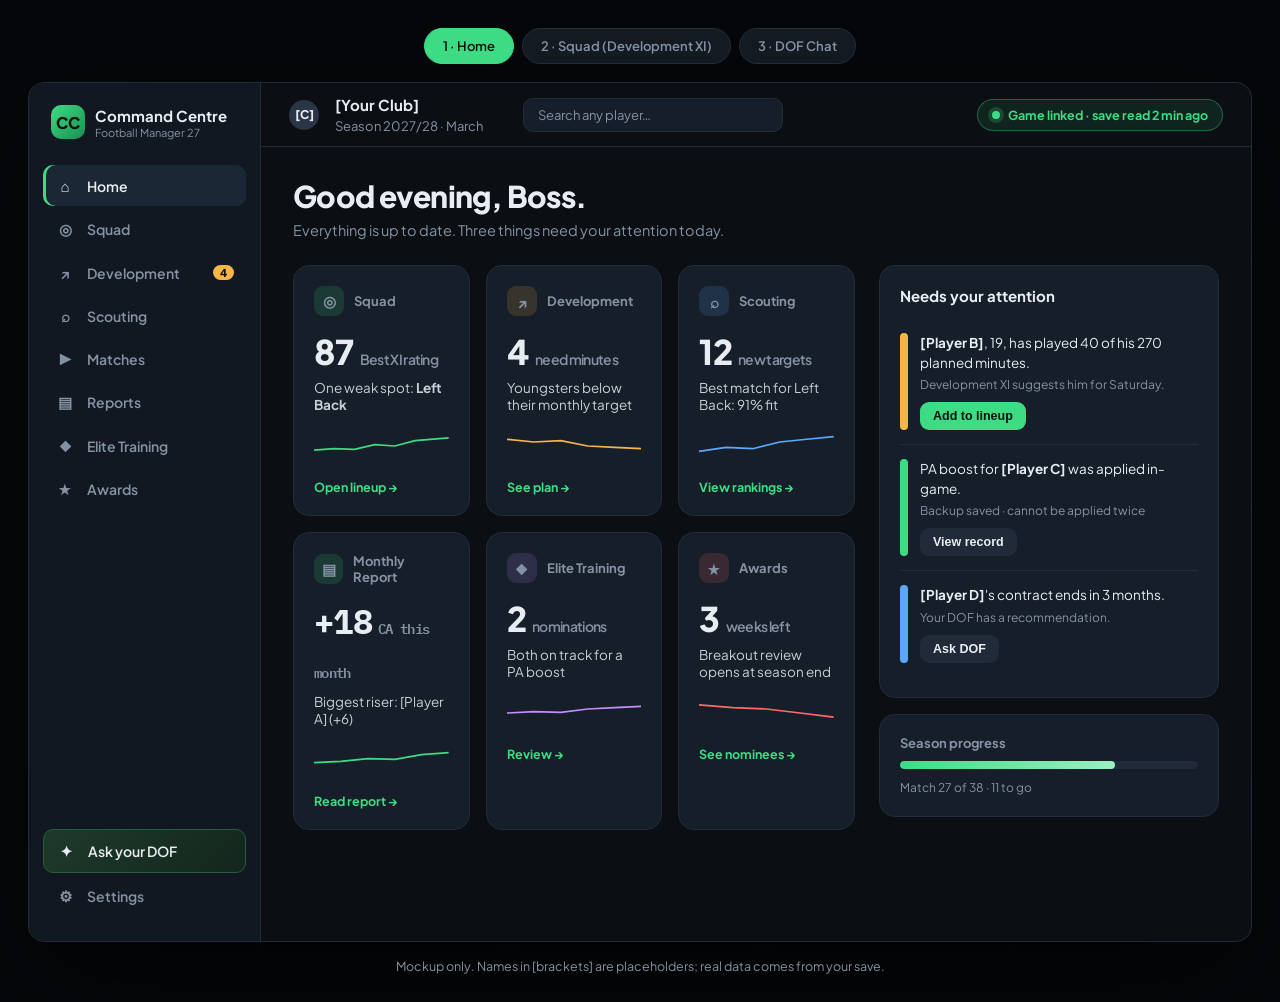
==== plan/mockup.html @ dded4aa8 "Here's the mockup. It has three screens, all in the same dark look with one pitch-green accent, and " ====
<!DOCTYPE html>
<html lang="en">
<head>
<meta charset="UTF-8">
<title>FM Command Centre — UI Mockup</title>
<link href="https://fonts.googleapis.com/css2?family=Plus+Jakarta+Sans:wght@400;500;600;700;800&family=IBM+Plex+Mono:wght@500;600&display=swap" rel="stylesheet">
<style>
:root{--bg:#0B0F14;--panel:#121821;--card:#161E29;--line:#222C3A;--text:#E8EDF3;--muted:#8592A3;--green:#3DDC84;--amber:#F5B547;--red:#FF6B6B;--blue:#5AA9FF}
*{box-sizing:border-box;margin:0;padding:0}
body{font-family:'Plus Jakarta Sans',sans-serif;background:#05070A;color:var(--text);padding:28px;min-height:100vh}
.mono{font-family:'IBM Plex Mono',monospace}
.switch{display:flex;gap:8px;justify-content:center;margin-bottom:18px}
.switch button{background:#141a22;border:1px solid var(--line);color:var(--muted);padding:9px 18px;border-radius:999px;font:600 13px 'Plus Jakarta Sans';cursor:pointer;transition:background-color .2s,color .2s}
.switch button.on{background:var(--green);color:#06130B;border-color:var(--green)}
.win{max-width:1440px;margin:0 auto;height:860px;background:var(--bg);border:1px solid var(--line);border-radius:16px;overflow:hidden;display:grid;grid-template-columns:232px 1fr;box-shadow:0 40px 120px rgba(0,0,0,.6)}
.side{background:var(--panel);border-right:1px solid var(--line);padding:22px 14px;display:flex;flex-direction:column}
.brand{display:flex;align-items:center;gap:10px;padding:0 8px 26px}
.logo{width:34px;height:34px;border-radius:10px;background:linear-gradient(135deg,#3DDC84,#1A8F52);display:grid;place-items:center;font-weight:800;color:#06130B}
.brand b{font-size:15px}.brand small{display:block;color:var(--muted);font-size:11px}
.nav a{display:flex;align-items:center;gap:12px;padding:11px 12px;border-radius:10px;color:var(--muted);font-size:14px;font-weight:600;text-decoration:none;margin-bottom:2px;cursor:pointer;transition:background-color .2s,color .2s}
.nav a:hover{background:#1A2230;color:var(--text)}
.nav a.on{background:#1C2735;color:var(--text);box-shadow:inset 3px 0 0 var(--green)}
.nav .ic{width:20px;text-align:center;font-size:15px}
.nav .badge{margin-left:auto;background:var(--amber);color:#1a1205;font-size:11px;font-weight:800;padding:1px 7px;border-radius:999px}
.side .bottom{margin-top:auto}
.chatbtn{background:linear-gradient(135deg,#1E3A2B,#14261D);border:1px solid #275C3F;color:var(--text)!important}
.main{display:flex;flex-direction:column;overflow:hidden}
.top{height:64px;border-bottom:1px solid var(--line);display:flex;align-items:center;padding:0 28px;gap:16px}
.crest{width:30px;height:30px;border-radius:50%;background:#2A3546;display:grid;place-items:center;font-size:12px;font-weight:800}
.top h3{font-size:15px}.top span{color:var(--muted);font-size:13px}
.pill{margin-left:auto;display:flex;align-items:center;gap:8px;background:rgba(61,220,132,.1);border:1px solid rgba(61,220,132,.35);color:var(--green);padding:7px 14px;border-radius:999px;font-size:12.5px;font-weight:700}
.dot{width:8px;height:8px;border-radius:50%;background:var(--green);box-shadow:0 0 0 4px rgba(61,220,132,.2);animation:p 2s infinite}
@keyframes p{50%{box-shadow:0 0 0 7px rgba(61,220,132,0)}}
.search{background:var(--card);border:1px solid var(--line);border-radius:10px;padding:8px 14px;color:var(--muted);font-size:13px;width:260px}
.content{padding:30px 32px;overflow:auto;flex:1}
.screen{display:none;animation:in .35s ease}.screen.on{display:block}
@keyframes in{from{opacity:0;transform:translateY(8px)}to{opacity:1;transform:none}}
h1{font-size:30px;font-weight:800;letter-spacing:-.02em}
.sub{color:var(--muted);margin:6px 0 26px;font-size:14.5px}
.grid{display:grid;grid-template-columns:1fr 340px;gap:24px}
.mods{display:grid;grid-template-columns:repeat(3,1fr);gap:16px}
.card{background:var(--card);border:1px solid var(--line);border-radius:16px;padding:20px;transition:transform .2s,border-color .2s}
.mods .card:hover{transform:translateY(-3px);border-color:#34465E;cursor:pointer}
.mh{display:flex;align-items:center;gap:10px;color:var(--muted);font-size:13px;font-weight:700;margin-bottom:14px}
.mi{width:30px;height:30px;border-radius:9px;display:grid;place-items:center;font-size:15px}
.big{font-size:34px;font-weight:800;letter-spacing:-.02em}
.big small{font-size:14px;color:var(--muted);font-weight:600;margin-left:6px}
.line{color:var(--text);font-size:13.5px;margin-top:6px;opacity:.85}
.spark{margin-top:14px;height:34px;width:100%}
.open{margin-top:14px;font-size:12.5px;font-weight:700;color:var(--green)}
.att h4{font-size:15px;margin-bottom:14px}
.item{display:flex;gap:12px;padding:14px 0;border-top:1px solid var(--line)}
.item:first-of-type{border-top:0}
.tag{width:8px;border-radius:4px;flex-shrink:0}
.item p{font-size:13.5px;line-height:1.45}.item small{color:var(--muted);font-size:12px}
.btn{display:inline-block;margin-top:9px;padding:7px 13px;border-radius:9px;font-size:12.5px;font-weight:700;border:0;cursor:pointer;transition:transform .15s,opacity .15s}
.btn:hover{transform:translateY(-1px)}
.g{background:var(--green);color:#06130B}.ghost{background:#202A38;color:var(--text)}
.season{margin-top:16px}
.bar{height:8px;background:#202A38;border-radius:99px;overflow:hidden;margin:10px 0 6px}
.bar i{display:block;height:100%;background:linear-gradient(90deg,var(--green),#9BF0C0);border-radius:99px}
/* squad */
.seg{display:inline-flex;background:var(--card);border:1px solid var(--line);border-radius:12px;padding:4px}
.seg span{padding:9px 18px;border-radius:9px;font-size:13.5px;font-weight:700;color:var(--muted);cursor:pointer}
.seg span.on{background:var(--green);color:#06130B}
.row{display:flex;align-items:center;gap:14px;margin-bottom:20px}
.pitch{position:relative;height:600px;border-radius:18px;background:repeating-linear-gradient(0deg,#123222 0 60px,#143826 60px 120px);border:1px solid #1E4A33;overflow:hidden}
.pitch:before{content:'';position:absolute;inset:22px;border:2px solid rgba(255,255,255,.12);border-radius:6px}
.pitch:after{content:'';position:absolute;left:22px;right:22px;top:50%;border-top:2px solid rgba(255,255,255,.12)}
.circle{position:absolute;left:50%;top:50%;width:120px;height:120px;margin:-60px;border:2px solid rgba(255,255,255,.12);border-radius:50%}
.pl{position:absolute;transform:translate(-50%,-50%);text-align:center;width:110px;z-index:2}
.tok{width:52px;height:52px;margin:0 auto 6px;border-radius:50%;background:#0E1A14;border:2px solid #3F6B54;display:grid;place-items:center;font-weight:800;font-size:13px;position:relative}
.tok.y{border-color:var(--green);box-shadow:0 0 0 4px rgba(61,220,132,.15)}
.tok em{position:absolute;bottom:-4px;right:-8px;font-style:normal;background:var(--green);color:#06130B;font-size:9.5px;font-weight:800;padding:1px 5px;border-radius:6px}
.pl b{display:block;font-size:12.5px}.pl small{color:#A9C2B4;font-size:11px}
.why li{list-style:none;padding:10px 0;border-top:1px solid var(--line);font-size:13.5px;line-height:1.45;display:flex;gap:10px}
.why li:first-child{border-top:0}
.mins{margin-top:6px}.mins div{display:flex;justify-content:space-between;font-size:12.5px;margin-top:12px}
/* chat */
.chat{display:grid;grid-template-columns:1fr 300px;gap:24px;height:100%}
.thread{display:flex;flex-direction:column;gap:18px;max-width:760px}
.me{align-self:flex-end;background:#1F3A2B;border:1px solid #2B5A40;padding:13px 17px;border-radius:16px 16px 4px 16px;font-size:14.5px}
.dof{display:flex;gap:12px}
.av{width:36px;height:36px;border-radius:11px;background:linear-gradient(135deg,#3DDC84,#1A8F52);display:grid;place-items:center;font-weight:800;color:#06130B;font-size:13px;flex-shrink:0}
.bub{background:var(--card);border:1px solid var(--line);padding:16px 18px;border-radius:4px 16px 16px 16px;font-size:14.5px;line-height:1.55}
.cmp{display:grid;grid-template-columns:1fr 1fr;gap:12px;margin:14px 0}
.cmp div{background:#111822;border:1px solid var(--line);border-radius:12px;padding:12px}
.cmp b{font-size:14px}.cmp small{display:block;color:var(--muted);font-size:12px;margin-top:4px}
.act{border:1px dashed #2F6B4A;background:rgba(61,220,132,.06);border-radius:12px;padding:13px;display:flex;align-items:center;gap:12px}
.act p{font-size:13.5px;flex:1}
.input{margin-top:auto;background:var(--card);border:1px solid #2A3646;border-radius:16px;padding:16px 18px;color:var(--muted);font-size:14.5px;display:flex;justify-content:space-between;align-items:center}
.chips{display:flex;gap:8px;margin-top:12px;flex-wrap:wrap}
.chips span{background:#18212D;border:1px solid var(--line);padding:7px 13px;border-radius:999px;font-size:12.5px;color:var(--text);cursor:pointer}
.ctx p{font-size:13px;padding:9px 0;border-top:1px solid var(--line);display:flex;justify-content:space-between}
.ctx p:first-of-type{border-top:0}
.note{max-width:1440px;margin:16px auto 0;color:var(--muted);font-size:12.5px;text-align:center}
</style>
</head>
<body>
<div class="switch">
  <button class="on" onclick="go('home',this)">1 · Home</button>
  <button onclick="go('squad',this)">2 · Squad (Development XI)</button>
  <button onclick="go('chat',this)">3 · DOF Chat</button>
</div>

<div class="win">
  <aside class="side">
    <div class="brand"><div class="logo">CC</div><div><b>Command Centre</b><small>Football Manager 27</small></div></div>
    <nav class="nav">
      <a class="on" data-s="home" onclick="go('home')"><span class="ic">⌂</span>Home</a>
      <a data-s="squad" onclick="go('squad')"><span class="ic">◎</span>Squad</a>
      <a><span class="ic">↗</span>Development<span class="badge">4</span></a>
      <a><span class="ic">⌕</span>Scouting</a>
      <a><span class="ic">▶</span>Matches</a>
      <a><span class="ic">▤</span>Reports</a>
      <a><span class="ic">◆</span>Elite Training</a>
      <a><span class="ic">★</span>Awards</a>
    </nav>
    <div class="bottom nav">
      <a class="chatbtn" data-s="chat" onclick="go('chat')"><span class="ic">✦</span>Ask your DOF</a>
      <a><span class="ic">⚙</span>Settings</a>
    </div>
  </aside>

  <section class="main">
    <header class="top">
      <div class="crest">[C]</div>
      <div><h3>[Your Club]</h3><span>Season 2027/28 · March</span></div>
      <div class="search" style="margin-left:24px">Search any player…</div>
      <div class="pill"><span class="dot"></span>Game linked · save read 2 min ago</div>
    </header>

    <div class="content">
      <!-- HOME -->
      <div class="screen on" id="home">
        <h1>Good evening, Boss.</h1>
        <p class="sub">Everything is up to date. Three things need your attention today.</p>
        <div class="grid">
          <div class="mods">
            <div class="card"><div class="mh"><span class="mi" style="background:rgba(61,220,132,.15)">◎</span>Squad</div><div class="big">87<small>Best XI rating</small></div><p class="line">One weak spot: <b>Left Back</b></p><svg class="spark" viewBox="0 0 200 34"><polyline fill="none" stroke="#3DDC84" stroke-width="2.5" points="0,26 30,24 60,25 90,18 120,20 150,12 200,8"/></svg><div class="open">Open lineup →</div></div>
            <div class="card"><div class="mh"><span class="mi" style="background:rgba(245,181,71,.15)">↗</span>Development</div><div class="big">4<small>need minutes</small></div><p class="line">Youngsters below their monthly target</p><svg class="spark" viewBox="0 0 200 34"><polyline fill="none" stroke="#F5B547" stroke-width="2.5" points="0,10 40,14 80,12 120,20 160,22 200,24"/></svg><div class="open">See plan →</div></div>
            <div class="card"><div class="mh"><span class="mi" style="background:rgba(90,169,255,.15)">⌕</span>Scouting</div><div class="big">12<small>new targets</small></div><p class="line">Best match for Left Back: 91% fit</p><svg class="spark" viewBox="0 0 200 34"><polyline fill="none" stroke="#5AA9FF" stroke-width="2.5" points="0,28 40,22 80,24 120,14 160,10 200,6"/></svg><div class="open">View rankings →</div></div>
            <div class="card"><div class="mh"><span class="mi" style="background:rgba(61,220,132,.15)">▤</span>Monthly Report</div><div class="big mono">+18<small>CA this month</small></div><p class="line">Biggest riser: [Player A] (+6)</p><svg class="spark" viewBox="0 0 200 34"><polyline fill="none" stroke="#3DDC84" stroke-width="2.5" points="0,24 40,22 80,18 120,19 160,12 200,9"/></svg><div class="open">Read report →</div></div>
            <div class="card"><div class="mh"><span class="mi" style="background:rgba(196,140,255,.15)">◆</span>Elite Training</div><div class="big">2<small>nominations</small></div><p class="line">Both on track for a PA boost</p><svg class="spark" viewBox="0 0 200 34"><polyline fill="none" stroke="#C48CFF" stroke-width="2.5" points="0,20 40,18 80,19 120,14 160,12 200,10"/></svg><div class="open">Review →</div></div>
            <div class="card"><div class="mh"><span class="mi" style="background:rgba(255,107,107,.15)">★</span>Awards</div><div class="big">3<small>weeks left</small></div><p class="line">Breakout review opens at season end</p><svg class="spark" viewBox="0 0 200 34"><polyline fill="none" stroke="#FF6B6B" stroke-width="2.5" points="0,8 50,12 100,14 150,20 200,26"/></svg><div class="open">See nominees →</div></div>
          </div>
          <div>
            <div class="card att">
              <h4>Needs your attention</h4>
              <div class="item"><span class="tag" style="background:var(--amber)"></span><div><p><b>[Player B]</b>, 19, has played 40 of his 270 planned minutes.</p><small>Development XI suggests him for Saturday.</small><br><button class="btn g">Add to lineup</button></div></div>
              <div class="item"><span class="tag" style="background:var(--green)"></span><div><p>PA boost for <b>[Player C]</b> was applied in-game.</p><small>Backup saved · cannot be applied twice</small><br><button class="btn ghost">View record</button></div></div>
              <div class="item"><span class="tag" style="background:var(--blue)"></span><div><p><b>[Player D]</b>'s contract ends in 3 months.</p><small>Your DOF has a recommendation.</small><br><button class="btn ghost">Ask DOF</button></div></div>
            </div>
            <div class="card season"><div class="mh" style="margin:0">Season progress</div><div class="bar"><i style="width:72%"></i></div><small style="color:var(--muted);font-size:12px">Match 27 of 38 · 11 to go</small></div>
          </div>
        </div>
      </div>

      <!-- SQUAD -->
      <div class="screen" id="squad">
        <div class="row"><div><h1>Squad</h1></div><div class="seg" style="margin-left:24px"><span>Best XI</span><span class="on">Development XI</span></div><button class="btn g" style="margin:0 0 0 auto;padding:11px 18px;font-size:13.5px">Use this lineup</button></div>
        <div class="grid">
          <div class="pitch"><div class="circle"></div>
            <div class="pl" style="left:50%;top:90%"><div class="tok">GK</div><b>[Keeper]</b><small>78</small></div>
            <div class="pl" style="left:15%;top:70%"><div class="tok y">LB<em>U21</em></div><b>[Player E]</b><small>64 · growing</small></div>
            <div class="pl" style="left:38%;top:74%"><div class="tok">CB</div><b>[Player F]</b><small>81</small></div>
            <div class="pl" style="left:62%;top:74%"><div class="tok">CB</div><b>[Player G]</b><small>80</small></div>
            <div class="pl" style="left:85%;top:70%"><div class="tok">RB</div><b>[Player H]</b><small>77</small></div>
            <div class="pl" style="left:50%;top:52%"><div class="tok">DM</div><b>[Player I]</b><small>83</small></div>
            <div class="pl" style="left:28%;top:42%"><div class="tok y">CM<em>U21</em></div><b>[Player B]</b><small>69 · growing</small></div>
            <div class="pl" style="left:72%;top:42%"><div class="tok">CM</div><b>[Player J]</b><small>82</small></div>
            <div class="pl" style="left:18%;top:18%"><div class="tok">LW</div><b>[Player K]</b><small>84</small></div>
            <div class="pl" style="left:50%;top:13%"><div class="tok">ST</div><b>[Player L]</b><small>86</small></div>
            <div class="pl" style="left:82%;top:18%"><div class="tok y">RW<em>U21</em></div><b>[Player M]</b><small>72 · growing</small></div>
          </div>
          <div>
            <div class="card"><h4 style="font-size:15px;margin-bottom:6px">Why this lineup</h4>
              <ul class="why"><li><span style="color:var(--green)">●</span>Gives three U21 players a start while keeping the spine experienced.</li><li><span style="color:var(--green)">●</span>Only 4 points weaker than your Best XI, against a lower-table side.</li><li><span style="color:var(--amber)">●</span>Left Back is your weak spot. [Player E] is the best young option.</li></ul>
            </div>
            <div class="card" style="margin-top:16px"><h4 style="font-size:15px">Minutes this month</h4>
              <div class="mins">
                <div><span>[Player B]</span><span class="mono" style="color:var(--amber)">40 / 270</span></div><div class="bar" style="margin:6px 0 0"><i style="width:15%;background:var(--amber)"></i></div>
                <div><span>[Player E]</span><span class="mono">180 / 270</span></div><div class="bar" style="margin:6px 0 0"><i style="width:66%"></i></div>
                <div><span>[Player M]</span><span class="mono">250 / 270</span></div><div class="bar" style="margin:6px 0 0"><i style="width:92%"></i></div>
              </div>
            </div>
          </div>
        </div>
      </div>

      <!-- CHAT -->
      <div class="screen" id="chat">
        <div class="chat">
          <div style="display:flex;flex-direction:column;height:720px">
            <h1 style="margin-bottom:22px">Director of Football</h1>
            <div class="thread">
              <div class="me">Which veteran should I sell this summer?</div>
              <div class="dof"><div class="av">DF</div><div class="bub">
                I'd sell <b>[Player N]</b>. He's 32, his ability has dropped 5 points since August, and [Player B] is ready to take his minutes. His value is still high, and selling now frees about [£ amount] in wages.
                <div class="cmp"><div><b>[Player N] · 32</b><small>CA 141 ↓5 · contract 1 yr</small></div><div><b>[Player B] · 19</b><small>CA 128 ↑9 · PA 165</small></div></div>
                <div class="act"><p><b>Draft:</b> Add [Player N] to the transfer list</p><button class="btn g" style="margin:0">Accept</button><button class="btn ghost" style="margin:0">Dismiss</button></div>
              </div></div>
            </div>
            <div style="margin-top:auto">
              <div class="input">Ask your Director of Football…<span class="btn g" style="margin:0">Send</span></div>
              <div class="chips"><span>Plan my cup lineup</span><span>Who is ready for the first team?</span><span>Where am I weakest?</span></div>
            </div>
          </div>
          <div class="card ctx" style="align-self:start"><h4 style="font-size:15px;margin-bottom:10px">What your DOF can see</h4>
            <p><span>Squad &amp; ratings</span><span style="color:var(--green)">✓</span></p>
            <p><span>Development plans</span><span style="color:var(--green)">✓</span></p>
            <p><span>Scouting rankings</span><span style="color:var(--green)">✓</span></p>
            <p><span>Monthly reports</span><span style="color:var(--green)">✓</span></p>
            <p><span>Award history</span><span style="color:var(--green)">✓</span></p>
            <small style="color:var(--muted);font-size:12px;display:block;margin-top:10px">Nothing changes in your game without your click.</small>
          </div>
        </div>
      </div>
    </div>
  </section>
</div>
<p class="note">Mockup only. Names in [brackets] are placeholders; real data comes from your save.</p>

<script>
function go(id,btn){
  document.querySelectorAll('.screen').forEach(s=>s.classList.toggle('on',s.id===id));
  document.querySelectorAll('.nav a[data-s]').forEach(a=>a.classList.toggle('on',a.dataset.s===id));
  const order=['home','squad','chat'];
  document.querySelectorAll('.switch button').forEach((b,i)=>b.classList.toggle('on',order[i]===id));
}
</script>
</body>
</html>
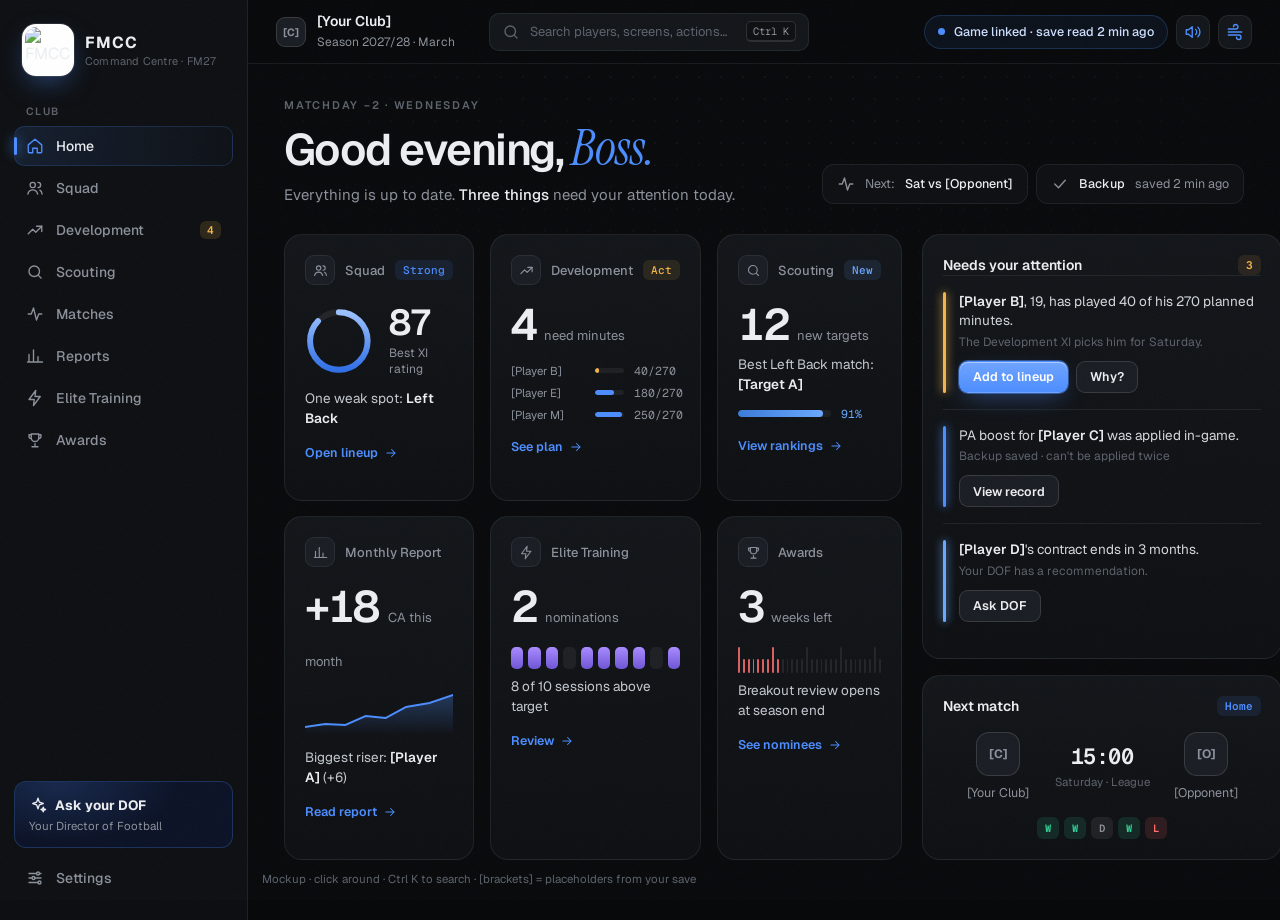
==== commit 3973a8c0: "You can open the mockup in your browser, on your phone or computer: **https://fm-command-hub-1--4nc4" ====
--- a/plan/mockup.html
+++ b/plan/mockup.html
@@ -2,187 +2,442 @@
 <html lang="en">
 <head>
 <meta charset="UTF-8">
-<title>FM Command Centre — UI Mockup</title>
-<link href="https://fonts.googleapis.com/css2?family=Plus+Jakarta+Sans:wght@400;500;600;700;800&family=IBM+Plex+Mono:wght@500;600&display=swap" rel="stylesheet">
+<meta name="viewport" content="width=device-width,initial-scale=1">
+<title>FMCC — UI Mockup v2</title>
+<link href="https://fonts.googleapis.com/css2?family=Geist:wght@300..800&family=Geist+Mono:wght@400..600&family=Instrument+Serif:ital@0;1&display=swap" rel="stylesheet">
 <style>
-:root{--bg:#0B0F14;--panel:#121821;--card:#161E29;--line:#222C3A;--text:#E8EDF3;--muted:#8592A3;--green:#3DDC84;--amber:#F5B547;--red:#FF6B6B;--blue:#5AA9FF}
+:root{--bg:#08090B;--s1:#0D0F12;--s2:#121519;--s3:#191D23;--line:rgba(255,255,255,.07);--line2:rgba(255,255,255,.13);--text:#ECEEF1;--mut:#8B919B;--dim:#5C626C;--acc:#4C8DFF;--accD:#2F6FE8;--accG:rgba(76,141,255,.14);--grn:#34D399;--amb:#F2B54A;--blu:#6AA8FF;--red:#FF6E6E;--ease:cubic-bezier(.22,1,.36,1)}
 *{box-sizing:border-box;margin:0;padding:0}
-body{font-family:'Plus Jakarta Sans',sans-serif;background:#05070A;color:var(--text);padding:28px;min-height:100vh}
-.mono{font-family:'IBM Plex Mono',monospace}
-.switch{display:flex;gap:8px;justify-content:center;margin-bottom:18px}
-.switch button{background:#141a22;border:1px solid var(--line);color:var(--muted);padding:9px 18px;border-radius:999px;font:600 13px 'Plus Jakarta Sans';cursor:pointer;transition:background-color .2s,color .2s}
-.switch button.on{background:var(--green);color:#06130B;border-color:var(--green)}
-.win{max-width:1440px;margin:0 auto;height:860px;background:var(--bg);border:1px solid var(--line);border-radius:16px;overflow:hidden;display:grid;grid-template-columns:232px 1fr;box-shadow:0 40px 120px rgba(0,0,0,.6)}
-.side{background:var(--panel);border-right:1px solid var(--line);padding:22px 14px;display:flex;flex-direction:column}
-.brand{display:flex;align-items:center;gap:10px;padding:0 8px 26px}
-.logo{width:34px;height:34px;border-radius:10px;background:linear-gradient(135deg,#3DDC84,#1A8F52);display:grid;place-items:center;font-weight:800;color:#06130B}
-.brand b{font-size:15px}.brand small{display:block;color:var(--muted);font-size:11px}
-.nav a{display:flex;align-items:center;gap:12px;padding:11px 12px;border-radius:10px;color:var(--muted);font-size:14px;font-weight:600;text-decoration:none;margin-bottom:2px;cursor:pointer;transition:background-color .2s,color .2s}
-.nav a:hover{background:#1A2230;color:var(--text)}
-.nav a.on{background:#1C2735;color:var(--text);box-shadow:inset 3px 0 0 var(--green)}
-.nav .ic{width:20px;text-align:center;font-size:15px}
-.nav .badge{margin-left:auto;background:var(--amber);color:#1a1205;font-size:11px;font-weight:800;padding:1px 7px;border-radius:999px}
-.side .bottom{margin-top:auto}
-.chatbtn{background:linear-gradient(135deg,#1E3A2B,#14261D);border:1px solid #275C3F;color:var(--text)!important}
-.main{display:flex;flex-direction:column;overflow:hidden}
-.top{height:64px;border-bottom:1px solid var(--line);display:flex;align-items:center;padding:0 28px;gap:16px}
-.crest{width:30px;height:30px;border-radius:50%;background:#2A3546;display:grid;place-items:center;font-size:12px;font-weight:800}
-.top h3{font-size:15px}.top span{color:var(--muted);font-size:13px}
-.pill{margin-left:auto;display:flex;align-items:center;gap:8px;background:rgba(61,220,132,.1);border:1px solid rgba(61,220,132,.35);color:var(--green);padding:7px 14px;border-radius:999px;font-size:12.5px;font-weight:700}
-.dot{width:8px;height:8px;border-radius:50%;background:var(--green);box-shadow:0 0 0 4px rgba(61,220,132,.2);animation:p 2s infinite}
-@keyframes p{50%{box-shadow:0 0 0 7px rgba(61,220,132,0)}}
-.search{background:var(--card);border:1px solid var(--line);border-radius:10px;padding:8px 14px;color:var(--muted);font-size:13px;width:260px}
-.content{padding:30px 32px;overflow:auto;flex:1}
-.screen{display:none;animation:in .35s ease}.screen.on{display:block}
-@keyframes in{from{opacity:0;transform:translateY(8px)}to{opacity:1;transform:none}}
-h1{font-size:30px;font-weight:800;letter-spacing:-.02em}
-.sub{color:var(--muted);margin:6px 0 26px;font-size:14.5px}
-.grid{display:grid;grid-template-columns:1fr 340px;gap:24px}
-.mods{display:grid;grid-template-columns:repeat(3,1fr);gap:16px}
-.card{background:var(--card);border:1px solid var(--line);border-radius:16px;padding:20px;transition:transform .2s,border-color .2s}
-.mods .card:hover{transform:translateY(-3px);border-color:#34465E;cursor:pointer}
-.mh{display:flex;align-items:center;gap:10px;color:var(--muted);font-size:13px;font-weight:700;margin-bottom:14px}
-.mi{width:30px;height:30px;border-radius:9px;display:grid;place-items:center;font-size:15px}
-.big{font-size:34px;font-weight:800;letter-spacing:-.02em}
-.big small{font-size:14px;color:var(--muted);font-weight:600;margin-left:6px}
-.line{color:var(--text);font-size:13.5px;margin-top:6px;opacity:.85}
-.spark{margin-top:14px;height:34px;width:100%}
-.open{margin-top:14px;font-size:12.5px;font-weight:700;color:var(--green)}
-.att h4{font-size:15px;margin-bottom:14px}
-.item{display:flex;gap:12px;padding:14px 0;border-top:1px solid var(--line)}
-.item:first-of-type{border-top:0}
-.tag{width:8px;border-radius:4px;flex-shrink:0}
-.item p{font-size:13.5px;line-height:1.45}.item small{color:var(--muted);font-size:12px}
-.btn{display:inline-block;margin-top:9px;padding:7px 13px;border-radius:9px;font-size:12.5px;font-weight:700;border:0;cursor:pointer;transition:transform .15s,opacity .15s}
-.btn:hover{transform:translateY(-1px)}
-.g{background:var(--green);color:#06130B}.ghost{background:#202A38;color:var(--text)}
-.season{margin-top:16px}
-.bar{height:8px;background:#202A38;border-radius:99px;overflow:hidden;margin:10px 0 6px}
-.bar i{display:block;height:100%;background:linear-gradient(90deg,var(--green),#9BF0C0);border-radius:99px}
+html,body{height:100%}
+body{font-family:'Geist',sans-serif;background:var(--bg);color:var(--text);overflow:hidden;-webkit-font-smoothing:antialiased}
+body:after{content:'';position:fixed;inset:0;pointer-events:none;z-index:99;opacity:.035;background-image:url("data:image/svg+xml,%3Csvg xmlns='http://www.w3.org/2000/svg' width='160' height='160'%3E%3Cfilter id='n'%3E%3CfeTurbulence type='fractalNoise' baseFrequency='.9' numOctaves='3'/%3E%3C/filter%3E%3Crect width='100%25' height='100%25' filter='url(%23n)'/%3E%3C/svg%3E")}
+::selection{background:var(--acc);color:#FFFFFF}
+.mono{font-family:'Geist Mono',monospace;font-feature-settings:'tnum'}
+.serif{font-family:'Instrument Serif',serif;font-style:italic;font-weight:400}
+.i svg{width:18px;height:18px;fill:none;stroke:currentColor;stroke-width:1.8;stroke-linecap:round;stroke-linejoin:round;display:block}
+.app{display:grid;grid-template-columns:248px 1fr;height:100vh}
+/* sidebar */
+.side{background:var(--s1);border-right:1px solid var(--line);padding:20px 14px;display:flex;flex-direction:column;position:relative}
+.brand{display:flex;align-items:center;gap:11px;padding:4px 8px 28px}
+.mark{width:36px;height:36px;border-radius:11px;background:#0A1430;border:1px solid rgba(76,141,255,.35);display:grid;place-items:center;position:relative;overflow:hidden;box-shadow:0 0 24px rgba(76,141,255,.18)}
+.mark:after{content:'';position:absolute;inset:-40%;background:conic-gradient(from 0deg,transparent 0 70%,rgba(76,141,255,.5) 85%,transparent 100%);animation:spin 6s linear infinite}
+.mark svg{position:relative;z-index:1}
+@keyframes spin{to{transform:rotate(360deg)}}
+.logo{width:52px;height:52px;border-radius:14px;background:#fff;padding:3px;object-fit:contain;box-shadow:0 0 0 1px rgba(255,255,255,.1),0 10px 28px -8px rgba(76,141,255,.55);transition:transform .4s var(--ease)}
+.logo:hover{transform:rotate(-4deg) scale(1.06)}
+.brand b{font-size:16px;font-weight:700;letter-spacing:.06em}.brand small{display:block;color:var(--dim);font-size:11px;letter-spacing:.02em;margin-top:1px}
+.sec{font-size:10.5px;letter-spacing:.14em;text-transform:uppercase;color:var(--dim);padding:0 12px 8px;font-weight:600}
+.nav{position:relative}
+.nav-ind{position:absolute;left:0;right:0;top:0;height:40px;border-radius:10px;background:linear-gradient(90deg,rgba(76,141,255,.12),rgba(76,141,255,.02));border:1px solid rgba(76,141,255,.18);transition:transform .5s var(--ease),height .3s var(--ease);pointer-events:none}
+.nav-ind:before{content:'';position:absolute;left:-1px;top:10px;bottom:10px;width:3px;border-radius:3px;background:var(--acc);box-shadow:0 0 12px var(--acc)}
+.nav-item{position:relative;z-index:1;display:flex;align-items:center;gap:12px;height:40px;padding:0 12px;border-radius:10px;color:var(--mut);font-size:14px;font-weight:500;cursor:pointer;transition:color .2s,background-color .2s;margin-bottom:2px;user-select:none}
+.nav-item:hover{color:var(--text);background:rgba(255,255,255,.03)}
+.nav-item.on{color:var(--text)}
+.nav-item.on .i{color:var(--acc)}
+.nav-item .i{transition:transform .3s var(--ease),color .2s}
+.nav-item:hover .i{transform:translateX(2px)}
+.cnt{margin-left:auto;font-family:'Geist Mono';font-size:11px;font-weight:600;background:rgba(242,181,74,.14);color:var(--amb);padding:2px 7px;border-radius:6px}
+.side .foot{margin-top:auto}
+.dofbtn{position:relative;overflow:hidden;border-radius:12px;border:1px solid rgba(76,141,255,.25);background:#0B1226;padding:14px;cursor:pointer;margin-bottom:10px;transition:border-color .3s,transform .3s var(--ease)}
+.dofbtn:hover{border-color:rgba(76,141,255,.6);transform:translateY(-2px)}
+.dofbtn:before{content:'';position:absolute;inset:0;background:radial-gradient(120px 60px at 20% 0%,rgba(76,141,255,.25),transparent);opacity:.7}
+.dofbtn b{position:relative;display:flex;align-items:center;gap:8px;font-size:13.5px}
+.dofbtn small{position:relative;display:block;color:var(--mut);font-size:11.5px;margin-top:4px}
+/* top */
+.main{display:flex;flex-direction:column;min-width:0;position:relative}
+.main:before{content:'';position:absolute;inset:0;background-image:radial-gradient(rgba(255,255,255,.05) 1px,transparent 1px);background-size:22px 22px;mask-image:radial-gradient(ellipse 70% 50% at 50% 0%,#000,transparent);pointer-events:none}
+.top{height:64px;display:flex;align-items:center;gap:14px;padding:0 28px;border-bottom:1px solid var(--line);position:relative;z-index:5;background:rgba(8,9,11,.7);backdrop-filter:blur(16px)}
+.club{display:flex;align-items:center;gap:11px}
+.crest{width:30px;height:30px;border-radius:9px;background:var(--s3);border:1px solid var(--line2);display:grid;place-items:center;font-size:10.5px;font-weight:700;color:var(--mut)}
+.club b{font-size:14px;font-weight:600;display:block}.club span{font-size:12px;color:var(--mut)}
+.srch{margin-left:20px;display:flex;align-items:center;gap:10px;width:320px;height:38px;padding:0 12px;border-radius:10px;background:var(--s2);border:1px solid var(--line);color:var(--dim);font-size:13px;cursor:pointer;transition:border-color .2s,background-color .2s}
+.srch:hover{border-color:var(--line2);background:var(--s3)}
+kbd{margin-left:auto;font-family:'Geist Mono';font-size:10.5px;color:var(--mut);background:var(--s1);border:1px solid var(--line2);border-bottom-width:2px;padding:2px 6px;border-radius:5px}
+.tr{margin-left:auto;display:flex;align-items:center;gap:8px}
+.link{display:flex;align-items:center;gap:9px;height:34px;padding:0 13px;border-radius:999px;background:rgba(76,141,255,.07);border:1px solid rgba(76,141,255,.22);font-size:12.5px;color:#CFE0FF;font-weight:500}
+.pulse{width:7px;height:7px;border-radius:50%;background:var(--acc);box-shadow:0 0 0 0 rgba(76,141,255,.6);animation:pl 2s infinite}
+@keyframes pl{70%{box-shadow:0 0 0 7px rgba(76,141,255,0)}100%{box-shadow:0 0 0 0 rgba(76,141,255,0)}}
+.ib{width:34px;height:34px;border-radius:10px;display:grid;place-items:center;color:var(--mut);background:var(--s2);border:1px solid var(--line);cursor:pointer;position:relative;transition:color .2s,border-color .2s,background-color .2s}
+.ib:hover{color:var(--text);border-color:var(--line2)}
+.ib.on{color:var(--acc)}
+.ib[data-tip]:hover:after{content:attr(data-tip);position:absolute;top:42px;right:0;white-space:nowrap;background:var(--s3);border:1px solid var(--line2);font-size:11.5px;color:var(--text);padding:5px 9px;border-radius:7px}
+/* content */
+.content{flex:1;overflow:auto;padding:34px 36px 60px;position:relative}
+.screen{display:none}.screen.on{display:block}
+.rise{animation:rise .8s var(--ease) backwards}
+@keyframes rise{from{opacity:0;transform:translateY(14px)}}
+.d1{animation-delay:.05s}.d2{animation-delay:.1s}.d3{animation-delay:.15s}.d4{animation-delay:.2s}.d5{animation-delay:.25s}.d6{animation-delay:.3s}.d7{animation-delay:.35s}.d8{animation-delay:.4s}
+.eyebrow{font-size:11px;letter-spacing:.16em;text-transform:uppercase;color:var(--dim);font-weight:600;display:flex;align-items:center;gap:8px}
+h1{font-size:44px;font-weight:600;letter-spacing:-.035em;line-height:1.05;margin-top:10px}
+h1 .serif{font-size:50px;color:var(--acc);letter-spacing:-.01em}
+.lede{color:var(--mut);font-size:15px;margin-top:10px}
+.lede b{color:var(--text);font-weight:500}
+.hero{display:flex;align-items:flex-end;justify-content:space-between;gap:24px;margin-bottom:30px}
+.hchips{display:flex;gap:8px}
+.hchip{display:flex;align-items:center;gap:10px;padding:10px 14px;border-radius:12px;background:var(--s1);border:1px solid var(--line);font-size:12.5px;color:var(--mut)}
+.hchip b{color:var(--text);font-weight:500}
+/* cards */
+.card{position:relative;background:linear-gradient(180deg,var(--s2),var(--s1));border:1px solid var(--line);border-radius:18px;padding:20px;transition:border-color .3s,transform .4s var(--ease),box-shadow .4s;isolation:isolate}
+.card:before{content:'';position:absolute;inset:0;border-radius:inherit;background:radial-gradient(380px circle at var(--x,-500px) var(--y,-500px),rgba(76,141,255,.07),transparent 45%);z-index:-1;opacity:0;transition:opacity .3s}
+.card:hover:before{opacity:1}
+.card:hover{border-color:var(--line2)}
+.tilt{cursor:pointer;will-change:transform}
+.tilt:hover{box-shadow:0 24px 60px -20px rgba(0,0,0,.8)}
+.ch{display:flex;align-items:center;gap:10px;font-size:13px;color:var(--mut);font-weight:500}
+.tile{width:30px;height:30px;border-radius:9px;display:grid;place-items:center;background:var(--s3);border:1px solid var(--line)}
+.tile .i svg{width:15px;height:15px}
+.st{margin-left:auto;font-size:11px;font-family:'Geist Mono';padding:3px 8px;border-radius:6px}
+.st.g{background:rgba(76,141,255,.1);color:var(--acc)}.st.a{background:rgba(242,181,74,.1);color:var(--amb)}.st.b{background:rgba(106,168,255,.1);color:var(--blu)}
+.num{font-size:44px;font-weight:600;letter-spacing:-.04em;line-height:1;margin-top:18px;font-family:'Geist';font-feature-settings:'tnum'}
+.num small{font-size:13px;letter-spacing:0;color:var(--mut);font-weight:400;margin-left:8px}
+.sent{font-size:13.5px;color:#C5CAD1;margin-top:8px;line-height:1.45}
+.sent b{color:var(--text);font-weight:600}
+.open{display:flex;align-items:center;gap:6px;margin-top:16px;font-size:12.5px;font-weight:600;color:var(--acc)}
+.open .i svg{width:14px;height:14px;transition:transform .3s var(--ease)}
+.card:hover .open .i svg{transform:translateX(4px)}
+.home{display:grid;grid-template-columns:1fr 360px;gap:20px}
+.bento{display:grid;grid-template-columns:repeat(3,1fr);gap:16px}
+.viz{margin-top:16px;height:46px}
+.draw{stroke-dasharray:420;stroke-dashoffset:420;animation:draw 1.6s var(--ease) .3s forwards}
+@keyframes draw{to{stroke-dashoffset:0}}
+.fade{animation:fd 1.2s ease .6s backwards}@keyframes fd{from{opacity:0}}
+.ringw{display:flex;align-items:center;gap:16px;margin-top:16px}
+.ring{transform:rotate(-90deg)}
+.ring .v{animation:ring 1.6s var(--ease) .2s backwards}
+@keyframes ring{from{stroke-dashoffset:213.6}}
+.ringw .num{margin:0;font-size:36px}
+.mbars{display:flex;flex-direction:column;gap:7px;margin-top:16px}
+.mb{display:grid;grid-template-columns:74px 1fr 46px;gap:10px;align-items:center;font-size:11.5px;color:var(--mut)}
+.track{height:5px;border-radius:9px;background:rgba(255,255,255,.06);overflow:hidden}
+.track i{display:block;height:100%;border-radius:9px;animation:grow 1.3s var(--ease) .3s backwards;transform-origin:left}
+@keyframes grow{from{transform:scaleX(0)}}
+.dots{display:flex;gap:5px;margin-top:18px}
+.dots i{flex:1;height:22px;border-radius:5px;background:rgba(255,255,255,.06);animation:rise .6s var(--ease) backwards}
+.dots i.y{background:linear-gradient(180deg,#A98BFF,#6E55D6)}
+.ticks{display:flex;gap:3px;margin-top:18px;align-items:flex-end;height:26px}
+.ticks i{flex:1;border-radius:2px;background:rgba(255,255,255,.08)}
+.ticks i.past{background:var(--red);opacity:.85}
+/* attention */
+.att h4,.ttl{font-size:14px;font-weight:600;display:flex;align-items:center;gap:10px}
+.ttl .st{margin-left:auto}
+.item{display:flex;gap:13px;padding:16px 0;border-top:1px solid var(--line);transition:opacity .4s}
+.item:first-of-type{border-top:0;padding-top:14px}
+.bar{width:3px;border-radius:3px;flex-shrink:0}
+.item p{font-size:13.5px;line-height:1.45;color:#D5D9DE}.item p b{color:var(--text);font-weight:600}
+.item small{color:var(--dim);font-size:12px;display:block;margin-top:3px}
+.item.done{opacity:.45}.item.done p{text-decoration:line-through;text-decoration-color:var(--dim)}
+.acts{display:flex;gap:8px;margin-top:11px}
+.btn{position:relative;overflow:hidden;display:inline-flex;align-items:center;gap:7px;height:32px;padding:0 13px;border-radius:9px;font:600 12.5px 'Geist';border:1px solid var(--line2);background:var(--s3);color:var(--text);cursor:pointer;transition:transform .25s var(--ease),background-color .2s,border-color .2s,box-shadow .3s}
+.btn:hover{border-color:rgba(255,255,255,.22);background:#1F242B}
+.btn:active{transform:scale(.97)}
+.btn-p{background:linear-gradient(180deg,#6FA4FF,var(--acc));color:#FFFFFF;border-color:transparent;box-shadow:0 0 0 1px rgba(76,141,255,.5),0 8px 24px -8px rgba(76,141,255,.55),inset 0 1px 0 rgba(255,255,255,.4)}
+.btn-p:hover{background:linear-gradient(180deg,#86B3FF,#5E99FF);box-shadow:0 0 0 1px rgba(76,141,255,.7),0 12px 32px -8px rgba(76,141,255,.75),inset 0 1px 0 rgba(255,255,255,.5)}
+.btn-p:after{content:'';position:absolute;top:0;bottom:0;width:40%;left:-60%;background:linear-gradient(100deg,transparent,rgba(255,255,255,.55),transparent);transform:skewX(-20deg)}
+.btn-p:hover:after{animation:sheen .9s var(--ease)}
+@keyframes sheen{to{left:130%}}
+.btn-l{height:42px;padding:0 20px;font-size:13.5px;border-radius:11px}
+.rip{position:absolute;border-radius:50%;transform:scale(0);background:rgba(255,255,255,.45);animation:rip .6s ease-out forwards;pointer-events:none}
+@keyframes rip{to{transform:scale(4);opacity:0}}
+.ok{color:var(--acc)}
+.match{margin-top:16px}
+.vs{display:flex;align-items:center;justify-content:space-between;margin-top:16px}
+.tm{display:flex;flex-direction:column;align-items:center;gap:8px;font-size:12.5px;color:var(--mut);width:110px;text-align:center}
+.tm .crest{width:44px;height:44px;border-radius:13px;font-size:12px}
+.kick{text-align:center}.kick b{font-size:22px;font-weight:600;letter-spacing:-.02em;display:block}.kick small{font-size:11.5px;color:var(--dim)}
+.form{display:flex;gap:5px;justify-content:center;margin-top:16px}
+.form i{width:22px;height:22px;border-radius:6px;display:grid;place-items:center;font:600 10.5px 'Geist Mono';font-style:normal}
+.W{background:rgba(52,211,153,.13);color:var(--grn)}.D{background:rgba(255,255,255,.07);color:var(--mut)}.L{background:rgba(255,110,110,.13);color:var(--red)}
 /* squad */
-.seg{display:inline-flex;background:var(--card);border:1px solid var(--line);border-radius:12px;padding:4px}
-.seg span{padding:9px 18px;border-radius:9px;font-size:13.5px;font-weight:700;color:var(--muted);cursor:pointer}
-.seg span.on{background:var(--green);color:#06130B}
-.row{display:flex;align-items:center;gap:14px;margin-bottom:20px}
-.pitch{position:relative;height:600px;border-radius:18px;background:repeating-linear-gradient(0deg,#123222 0 60px,#143826 60px 120px);border:1px solid #1E4A33;overflow:hidden}
-.pitch:before{content:'';position:absolute;inset:22px;border:2px solid rgba(255,255,255,.12);border-radius:6px}
-.pitch:after{content:'';position:absolute;left:22px;right:22px;top:50%;border-top:2px solid rgba(255,255,255,.12)}
-.circle{position:absolute;left:50%;top:50%;width:120px;height:120px;margin:-60px;border:2px solid rgba(255,255,255,.12);border-radius:50%}
-.pl{position:absolute;transform:translate(-50%,-50%);text-align:center;width:110px;z-index:2}
-.tok{width:52px;height:52px;margin:0 auto 6px;border-radius:50%;background:#0E1A14;border:2px solid #3F6B54;display:grid;place-items:center;font-weight:800;font-size:13px;position:relative}
-.tok.y{border-color:var(--green);box-shadow:0 0 0 4px rgba(61,220,132,.15)}
-.tok em{position:absolute;bottom:-4px;right:-8px;font-style:normal;background:var(--green);color:#06130B;font-size:9.5px;font-weight:800;padding:1px 5px;border-radius:6px}
-.pl b{display:block;font-size:12.5px}.pl small{color:#A9C2B4;font-size:11px}
-.why li{list-style:none;padding:10px 0;border-top:1px solid var(--line);font-size:13.5px;line-height:1.45;display:flex;gap:10px}
+.head{display:flex;align-items:center;gap:20px;margin-bottom:26px}
+.head h1{margin:0;font-size:36px}
+.seg{position:relative;display:inline-flex;padding:4px;border-radius:12px;background:var(--s1);border:1px solid var(--line)}
+.seg span{position:relative;z-index:1;padding:0 16px;height:34px;display:flex;align-items:center;font-size:13px;font-weight:600;color:var(--mut);cursor:pointer;transition:color .3s}
+.seg span.on{color:#FFFFFF}
+.seg .k{position:absolute;top:4px;left:4px;height:34px;border-radius:9px;background:var(--acc);box-shadow:0 4px 18px -4px rgba(76,141,255,.6);transition:transform .45s var(--ease),width .45s var(--ease)}
+.sq{display:grid;grid-template-columns:1fr 360px;gap:20px}
+.pitchc{padding:0;overflow:hidden;height:640px;background:radial-gradient(ellipse at 50% 40%,#0F1F19,#0A110E 70%)}
+.pitchc svg.lines{position:absolute;inset:24px;width:calc(100% - 48px);height:calc(100% - 48px)}
+.pitchc:after{content:'';position:absolute;inset:0;background:repeating-linear-gradient(0deg,rgba(255,255,255,.012) 0 58px,transparent 58px 116px);pointer-events:none}
+.p{position:absolute;transform:translate(-50%,-50%);width:120px;text-align:center;z-index:2;transition:left .8s var(--ease),top .8s var(--ease)}
+.tok{width:54px;height:54px;margin:0 auto 7px;border-radius:50%;display:grid;place-items:center;font:600 12px 'Geist Mono';background:#0B1310;border:1.5px solid rgba(255,255,255,.18);position:relative;cursor:pointer;transition:transform .3s var(--ease),border-color .3s,box-shadow .3s}
+.tok:hover{transform:scale(1.1);border-color:var(--acc);box-shadow:0 0 0 6px rgba(76,141,255,.1)}
+.tok.y{border-color:var(--acc);box-shadow:0 0 22px -2px rgba(76,141,255,.45)}
+.tok.y:before{content:'';position:absolute;inset:-6px;border-radius:50%;border:1px dashed rgba(76,141,255,.4);animation:spin 14s linear infinite}
+.tok em{position:absolute;bottom:-5px;right:-10px;font:700 9px 'Geist Mono';font-style:normal;background:var(--acc);color:#FFFFFF;padding:2px 5px;border-radius:5px}
+.p b{display:block;font-size:12.5px;font-weight:600}.p small{font-size:11px;color:#94A99F;font-family:'Geist Mono'}
+.tip{position:absolute;bottom:calc(100% + 8px);left:50%;transform:translate(-50%,6px);opacity:0;pointer-events:none;white-space:nowrap;background:rgba(18,21,25,.92);backdrop-filter:blur(12px);border:1px solid var(--line2);padding:9px 11px;border-radius:10px;font-size:11.5px;text-align:left;transition:opacity .2s,transform .25s var(--ease);z-index:5}
+.tip span{display:block;color:var(--mut);margin-top:2px}
+.p:hover .tip{opacity:1;transform:translate(-50%,0)}
+.cmp{margin-top:14px}
+.cmp .row{display:grid;grid-template-columns:110px 1fr 34px;gap:10px;align-items:center;font-size:12.5px;color:var(--mut);margin-top:10px}
+.cmp .track{height:7px}
+.why{list-style:none;margin-top:6px}
+.why li{display:flex;gap:11px;padding:12px 0;border-top:1px solid var(--line);font-size:13.5px;line-height:1.5;color:#D5D9DE;animation:rise .5s var(--ease) backwards}
 .why li:first-child{border-top:0}
-.mins{margin-top:6px}.mins div{display:flex;justify-content:space-between;font-size:12.5px;margin-top:12px}
+.why i{width:6px;height:6px;border-radius:50%;margin-top:7px;flex-shrink:0}
+/* matches */
+.mt{display:grid;grid-template-columns:1fr 380px;gap:20px}
+.score{display:flex;align-items:center;justify-content:space-between}
+.score .big{font-size:52px;font-weight:600;letter-spacing:-.04em;font-family:'Geist Mono'}
+.score .big span{color:var(--dim);margin:0 8px}
+.chips{display:flex;gap:6px;flex-wrap:wrap}
+.chip{height:32px;padding:0 13px;border-radius:999px;font-size:12.5px;font-weight:500;color:var(--mut);background:var(--s1);border:1px solid var(--line);cursor:pointer;display:inline-flex;align-items:center;gap:7px;transition:color .2s,border-color .2s,background-color .2s,transform .25s var(--ease)}
+.chip:hover{color:var(--text);border-color:var(--line2);transform:translateY(-1px)}
+.chip.on{color:#FFFFFF;background:var(--acc);border-color:var(--acc)}
+.chalk{margin-top:16px;position:relative;border-radius:14px;background:radial-gradient(ellipse at 50% 50%,#101A16,#0A0F0D);border:1px solid var(--line);padding:18px}
+.chalk svg{width:100%;display:block}
+.pop{transform-box:fill-box;transform-origin:center;animation:pop .55s var(--ease) backwards}
+@keyframes pop{from{transform:scale(0);opacity:0}}
+.shot{cursor:pointer;transition:transform .2s}
+.shot:hover{transform:scale(1.35)}
+.ftip{position:absolute;pointer-events:none;background:rgba(18,21,25,.94);border:1px solid var(--line2);border-radius:9px;padding:8px 10px;font-size:11.5px;opacity:0;transition:opacity .15s;white-space:nowrap;z-index:5}
+.ftip span{color:var(--mut)}
+.leg{display:flex;gap:18px;margin-top:12px;font-size:11.5px;color:var(--mut)}
+.leg span{display:flex;align-items:center;gap:7px}
+.leg i{width:9px;height:9px;border-radius:50%}
+.prow{display:flex;align-items:center;gap:12px;padding:11px 0;border-top:1px solid var(--line);font-size:13px}
+.prow:first-of-type{border-top:0}
+.prow small{display:block;color:var(--dim);font-size:11.5px;margin-top:2px}
+.rt{margin-left:auto;font:600 13px 'Geist Mono';padding:4px 8px;border-radius:7px}
 /* chat */
-.chat{display:grid;grid-template-columns:1fr 300px;gap:24px;height:100%}
-.thread{display:flex;flex-direction:column;gap:18px;max-width:760px}
-.me{align-self:flex-end;background:#1F3A2B;border:1px solid #2B5A40;padding:13px 17px;border-radius:16px 16px 4px 16px;font-size:14.5px}
-.dof{display:flex;gap:12px}
-.av{width:36px;height:36px;border-radius:11px;background:linear-gradient(135deg,#3DDC84,#1A8F52);display:grid;place-items:center;font-weight:800;color:#06130B;font-size:13px;flex-shrink:0}
-.bub{background:var(--card);border:1px solid var(--line);padding:16px 18px;border-radius:4px 16px 16px 16px;font-size:14.5px;line-height:1.55}
-.cmp{display:grid;grid-template-columns:1fr 1fr;gap:12px;margin:14px 0}
-.cmp div{background:#111822;border:1px solid var(--line);border-radius:12px;padding:12px}
-.cmp b{font-size:14px}.cmp small{display:block;color:var(--muted);font-size:12px;margin-top:4px}
-.act{border:1px dashed #2F6B4A;background:rgba(61,220,132,.06);border-radius:12px;padding:13px;display:flex;align-items:center;gap:12px}
-.act p{font-size:13.5px;flex:1}
-.input{margin-top:auto;background:var(--card);border:1px solid #2A3646;border-radius:16px;padding:16px 18px;color:var(--muted);font-size:14.5px;display:flex;justify-content:space-between;align-items:center}
-.chips{display:flex;gap:8px;margin-top:12px;flex-wrap:wrap}
-.chips span{background:#18212D;border:1px solid var(--line);padding:7px 13px;border-radius:999px;font-size:12.5px;color:var(--text);cursor:pointer}
-.ctx p{font-size:13px;padding:9px 0;border-top:1px solid var(--line);display:flex;justify-content:space-between}
-.ctx p:first-of-type{border-top:0}
-.note{max-width:1440px;margin:16px auto 0;color:var(--muted);font-size:12.5px;text-align:center}
+.chat{display:grid;grid-template-columns:1fr 320px;gap:20px;height:calc(100vh - 160px)}
+.cwrap{display:flex;flex-direction:column;min-height:0}
+.thread{flex:1;overflow:auto;display:flex;flex-direction:column;gap:18px;padding:4px 4px 20px;max-width:820px}
+.me{align-self:flex-end;max-width:70%;background:linear-gradient(180deg,#13224A,#0F1B3A);border:1px solid rgba(76,141,255,.22);padding:12px 16px;border-radius:16px 16px 4px 16px;font-size:14.5px;animation:rise .45s var(--ease) backwards}
+.dof{display:flex;gap:12px;animation:rise .45s var(--ease) backwards}
+.av{width:34px;height:34px;border-radius:11px;flex-shrink:0;display:grid;place-items:center;background:#0A1430;border:1px solid rgba(76,141,255,.35);color:var(--acc)}
+.bub{background:var(--s2);border:1px solid var(--line);padding:16px 18px;border-radius:4px 16px 16px 16px;font-size:14.5px;line-height:1.6;color:#D9DDE2;max-width:680px}
+.bub b{color:var(--text)}
+.w{animation:fd .35s ease backwards}
+.typing{display:flex;gap:5px;padding:4px 0}
+.typing i{width:6px;height:6px;border-radius:50%;background:var(--mut);animation:bounce 1s infinite}
+.typing i:nth-child(2){animation-delay:.15s}.typing i:nth-child(3){animation-delay:.3s}
+@keyframes bounce{40%{transform:translateY(-5px);opacity:1}0%,80%{opacity:.4}}
+.pc{display:grid;grid-template-columns:1fr 1fr;gap:10px;margin:14px 0}
+.pc div{background:var(--s1);border:1px solid var(--line);border-radius:12px;padding:12px 14px}
+.pc b{font-size:13.5px}.pc small{display:block;color:var(--mut);font-size:12px;margin-top:4px;font-family:'Geist Mono'}
+.draft{display:flex;align-items:center;gap:12px;padding:12px 14px;border-radius:12px;border:1px dashed rgba(76,141,255,.35);background:rgba(76,141,255,.04);margin-top:12px;animation:rise .5s var(--ease) backwards}
+.draft p{flex:1;font-size:13.5px}
+.composer{border-radius:16px;background:var(--s2);border:1px solid var(--line2);padding:6px 6px 6px 18px;display:flex;align-items:center;gap:10px;transition:border-color .3s,box-shadow .3s}
+.composer:focus-within{border-color:rgba(76,141,255,.5);box-shadow:0 0 0 4px rgba(76,141,255,.08)}
+.composer input{flex:1;background:none;border:0;outline:0;color:var(--text);font:15px 'Geist'}
+.composer input::placeholder{color:var(--dim)}
+.ctx .r{display:flex;align-items:center;justify-content:space-between;padding:11px 0;border-top:1px solid var(--line);font-size:13px;color:#C5CAD1}
+.ctx .r:first-of-type{border-top:0}
+/* palette + toast */
+.ov{position:fixed;inset:0;z-index:50;background:rgba(4,5,6,.6);backdrop-filter:blur(8px);display:none;align-items:flex-start;justify-content:center;padding-top:14vh}
+.ov.on{display:flex;animation:fd .2s ease}
+.pal{width:620px;border-radius:18px;background:rgba(18,21,25,.96);border:1px solid var(--line2);box-shadow:0 40px 120px rgba(0,0,0,.7);overflow:hidden;animation:palin .35s var(--ease)}
+@keyframes palin{from{transform:translateY(-10px) scale(.98);opacity:0}}
+.pal input{width:100%;height:58px;padding:0 20px;background:none;border:0;border-bottom:1px solid var(--line);outline:0;color:var(--text);font:16px 'Geist'}
+.pal .g{padding:8px}
+.pal .gl{font-size:10.5px;letter-spacing:.14em;text-transform:uppercase;color:var(--dim);padding:10px 12px 6px}
+.pi{display:flex;align-items:center;gap:12px;padding:10px 12px;border-radius:10px;font-size:13.5px;cursor:pointer;color:#D5D9DE}
+.pi small{margin-left:auto;color:var(--dim);font-size:12px}
+.pi.sel,.pi:hover{background:rgba(76,141,255,.08);color:var(--text)}
+.toasts{position:fixed;right:24px;bottom:24px;z-index:60;display:flex;flex-direction:column;gap:10px}
+.toast{display:flex;align-items:center;gap:10px;padding:12px 16px;border-radius:12px;background:rgba(18,21,25,.95);border:1px solid var(--line2);font-size:13px;box-shadow:0 20px 50px rgba(0,0,0,.5);animation:tin .45s var(--ease)}
+.toast .i{color:var(--acc)}
+@keyframes tin{from{transform:translateX(30px);opacity:0}}
+.ribbon{position:fixed;left:262px;bottom:14px;font-size:11.5px;color:var(--dim);z-index:4}
+body.rm *,body.rm *:before,body.rm *:after{animation:none!important;transition:none!important}
 </style>
 </head>
 <body>
-<div class="switch">
-  <button class="on" onclick="go('home',this)">1 · Home</button>
-  <button onclick="go('squad',this)">2 · Squad (Development XI)</button>
-  <button onclick="go('chat',this)">3 · DOF Chat</button>
-</div>
-
-<div class="win">
+<div class="app">
   <aside class="side">
-    <div class="brand"><div class="logo">CC</div><div><b>Command Centre</b><small>Football Manager 27</small></div></div>
-    <nav class="nav">
-      <a class="on" data-s="home" onclick="go('home')"><span class="ic">⌂</span>Home</a>
-      <a data-s="squad" onclick="go('squad')"><span class="ic">◎</span>Squad</a>
-      <a><span class="ic">↗</span>Development<span class="badge">4</span></a>
-      <a><span class="ic">⌕</span>Scouting</a>
-      <a><span class="ic">▶</span>Matches</a>
-      <a><span class="ic">▤</span>Reports</a>
-      <a><span class="ic">◆</span>Elite Training</a>
-      <a><span class="ic">★</span>Awards</a>
+    <div class="brand">
+      <img class="logo" src="https://customer-assets-4nw71qhi.emergentagent.net/job_fm-command-hub-1--4nc4xqh1/artifacts/ad86923cedc85358_FMCC_Reviewer_Copy_5375f743%20%281%29.png" alt="FMCC">
+      <div><b>FMCC</b><small>Command Centre · FM27</small></div>
+    </div>
+    <div class="sec">Club</div>
+    <nav class="nav" id="nav">
+      <div class="nav-ind" id="ind"></div>
+      <div class="nav-item on" data-s="home"><span class="i" data-i="home"></span>Home</div>
+      <div class="nav-item" data-s="squad"><span class="i" data-i="squad"></span>Squad</div>
+      <div class="nav-item" data-s="-"><span class="i" data-i="dev"></span>Development<span class="cnt">4</span></div>
+      <div class="nav-item" data-s="-"><span class="i" data-i="scout"></span>Scouting</div>
+      <div class="nav-item" data-s="matches"><span class="i" data-i="matches"></span>Matches</div>
+      <div class="nav-item" data-s="-"><span class="i" data-i="reports"></span>Reports</div>
+      <div class="nav-item" data-s="-"><span class="i" data-i="elite"></span>Elite Training</div>
+      <div class="nav-item" data-s="-"><span class="i" data-i="awards"></span>Awards</div>
     </nav>
-    <div class="bottom nav">
-      <a class="chatbtn" data-s="chat" onclick="go('chat')"><span class="ic">✦</span>Ask your DOF</a>
-      <a><span class="ic">⚙</span>Settings</a>
+    <div class="foot">
+      <div class="dofbtn" id="dofbtn"><b><span class="i" data-i="spark"></span>Ask your DOF</b><small>Your Director of Football</small></div>
+      <div class="nav-item" data-s="-"><span class="i" data-i="settings"></span>Settings</div>
     </div>
   </aside>
 
   <section class="main">
     <header class="top">
-      <div class="crest">[C]</div>
-      <div><h3>[Your Club]</h3><span>Season 2027/28 · March</span></div>
-      <div class="search" style="margin-left:24px">Search any player…</div>
-      <div class="pill"><span class="dot"></span>Game linked · save read 2 min ago</div>
+      <div class="club"><div class="crest">[C]</div><div><b>[Your Club]</b><span>Season 2027/28 · March</span></div></div>
+      <div class="srch" id="srch"><span class="i" data-i="scout"></span>Search players, screens, actions…<kbd>Ctrl K</kbd></div>
+      <div class="tr">
+        <div class="link"><span class="pulse"></span>Game linked · save read 2 min ago</div>
+        <div class="ib on" id="snd" data-tip="Sounds on"><span class="i" data-i="sound"></span></div>
+        <div class="ib on" id="mot" data-tip="Motion on"><span class="i" data-i="motion"></span></div>
+      </div>
     </header>
 
     <div class="content">
       <!-- HOME -->
       <div class="screen on" id="home">
-        <h1>Good evening, Boss.</h1>
-        <p class="sub">Everything is up to date. Three things need your attention today.</p>
-        <div class="grid">
-          <div class="mods">
-            <div class="card"><div class="mh"><span class="mi" style="background:rgba(61,220,132,.15)">◎</span>Squad</div><div class="big">87<small>Best XI rating</small></div><p class="line">One weak spot: <b>Left Back</b></p><svg class="spark" viewBox="0 0 200 34"><polyline fill="none" stroke="#3DDC84" stroke-width="2.5" points="0,26 30,24 60,25 90,18 120,20 150,12 200,8"/></svg><div class="open">Open lineup →</div></div>
-            <div class="card"><div class="mh"><span class="mi" style="background:rgba(245,181,71,.15)">↗</span>Development</div><div class="big">4<small>need minutes</small></div><p class="line">Youngsters below their monthly target</p><svg class="spark" viewBox="0 0 200 34"><polyline fill="none" stroke="#F5B547" stroke-width="2.5" points="0,10 40,14 80,12 120,20 160,22 200,24"/></svg><div class="open">See plan →</div></div>
-            <div class="card"><div class="mh"><span class="mi" style="background:rgba(90,169,255,.15)">⌕</span>Scouting</div><div class="big">12<small>new targets</small></div><p class="line">Best match for Left Back: 91% fit</p><svg class="spark" viewBox="0 0 200 34"><polyline fill="none" stroke="#5AA9FF" stroke-width="2.5" points="0,28 40,22 80,24 120,14 160,10 200,6"/></svg><div class="open">View rankings →</div></div>
-            <div class="card"><div class="mh"><span class="mi" style="background:rgba(61,220,132,.15)">▤</span>Monthly Report</div><div class="big mono">+18<small>CA this month</small></div><p class="line">Biggest riser: [Player A] (+6)</p><svg class="spark" viewBox="0 0 200 34"><polyline fill="none" stroke="#3DDC84" stroke-width="2.5" points="0,24 40,22 80,18 120,19 160,12 200,9"/></svg><div class="open">Read report →</div></div>
-            <div class="card"><div class="mh"><span class="mi" style="background:rgba(196,140,255,.15)">◆</span>Elite Training</div><div class="big">2<small>nominations</small></div><p class="line">Both on track for a PA boost</p><svg class="spark" viewBox="0 0 200 34"><polyline fill="none" stroke="#C48CFF" stroke-width="2.5" points="0,20 40,18 80,19 120,14 160,12 200,10"/></svg><div class="open">Review →</div></div>
-            <div class="card"><div class="mh"><span class="mi" style="background:rgba(255,107,107,.15)">★</span>Awards</div><div class="big">3<small>weeks left</small></div><p class="line">Breakout review opens at season end</p><svg class="spark" viewBox="0 0 200 34"><polyline fill="none" stroke="#FF6B6B" stroke-width="2.5" points="0,8 50,12 100,14 150,20 200,26"/></svg><div class="open">See nominees →</div></div>
-          </div>
+        <div class="hero">
           <div>
-            <div class="card att">
-              <h4>Needs your attention</h4>
-              <div class="item"><span class="tag" style="background:var(--amber)"></span><div><p><b>[Player B]</b>, 19, has played 40 of his 270 planned minutes.</p><small>Development XI suggests him for Saturday.</small><br><button class="btn g">Add to lineup</button></div></div>
-              <div class="item"><span class="tag" style="background:var(--green)"></span><div><p>PA boost for <b>[Player C]</b> was applied in-game.</p><small>Backup saved · cannot be applied twice</small><br><button class="btn ghost">View record</button></div></div>
-              <div class="item"><span class="tag" style="background:var(--blue)"></span><div><p><b>[Player D]</b>'s contract ends in 3 months.</p><small>Your DOF has a recommendation.</small><br><button class="btn ghost">Ask DOF</button></div></div>
-            </div>
-            <div class="card season"><div class="mh" style="margin:0">Season progress</div><div class="bar"><i style="width:72%"></i></div><small style="color:var(--muted);font-size:12px">Match 27 of 38 · 11 to go</small></div>
+            <div class="eyebrow rise">Matchday −2 · Wednesday</div>
+            <h1 class="rise d1">Good evening, <span class="serif">Boss.</span></h1>
+            <p class="lede rise d2">Everything is up to date. <b id="attn">Three things</b> need your attention today.</p>
+          </div>
+          <div class="hchips rise d3">
+            <div class="hchip"><span class="i" data-i="matches"></span>Next: <b>Sat vs [Opponent]</b></div>
+            <div class="hchip"><span class="i" data-i="check"></span><b>Backup</b> saved 2 min ago</div>
+          </div>
+        </div>
+        <div class="home">
+          <div class="bento">
+            <div class="card tilt rise d2" data-go="squad">
+              <div class="ch"><span class="tile"><span class="i" data-i="squad"></span></span>Squad<span class="st g">Strong</span></div>
+              <div class="ringw">
+                <svg width="80" height="80" viewBox="0 0 80 80" class="ring"><circle cx="40" cy="40" r="34" stroke="rgba(255,255,255,.07)" stroke-width="7" fill="none"/><circle class="v" cx="40" cy="40" r="34" stroke="url(#gg)" stroke-width="7" fill="none" stroke-linecap="round" stroke-dasharray="213.6" stroke-dashoffset="27.8"/><defs><linearGradient id="gg"><stop offset="0" stop-color="#2F6FE8"/><stop offset="1" stop-color="#9CC2FF"/></linearGradient></defs></svg>
+                <div><div class="num" data-count="87">87</div><div style="font-size:12px;color:var(--mut);margin-top:4px">Best XI rating</div></div>
+              </div>
+              <p class="sent">One weak spot: <b>Left Back</b></p>
+              <div class="open">Open lineup <span class="i" data-i="arrow"></span></div>
+            </div>
+            <div class="card tilt rise d3">
+              <div class="ch"><span class="tile"><span class="i" data-i="dev"></span></span>Development<span class="st a">Act</span></div>
+              <div class="num" data-count="4">4<small>need minutes</small></div>
+              <div class="mbars">
+                <div class="mb">[Player B]<div class="track"><i style="width:15%;background:var(--amb)"></i></div><span class="mono">40/270</span></div>
+                <div class="mb">[Player E]<div class="track"><i style="width:66%;background:var(--acc)"></i></div><span class="mono">180/270</span></div>
+                <div class="mb">[Player M]<div class="track"><i style="width:92%;background:var(--acc)"></i></div><span class="mono">250/270</span></div>
+              </div>
+              <div class="open">See plan <span class="i" data-i="arrow"></span></div>
+            </div>
+            <div class="card tilt rise d4">
+              <div class="ch"><span class="tile"><span class="i" data-i="scout"></span></span>Scouting<span class="st b">New</span></div>
+              <div class="num" data-count="12">12<small>new targets</small></div>
+              <p class="sent">Best Left Back match: <b>[Target A]</b></p>
+              <div class="mb" style="grid-template-columns:1fr 40px;margin-top:12px"><div class="track" style="height:7px"><i style="width:91%;background:linear-gradient(90deg,#3B7BD9,var(--blu))"></i></div><span class="mono" style="color:var(--blu)">91%</span></div>
+              <div class="open">View rankings <span class="i" data-i="arrow"></span></div>
+            </div>
+            <div class="card tilt rise d5">
+              <div class="ch"><span class="tile"><span class="i" data-i="reports"></span></span>Monthly Report</div>
+              <div class="num" data-count="18" data-prefix="+">+18<small>CA this month</small></div>
+              <svg class="viz" viewBox="0 0 220 46" preserveAspectRatio="none" width="100%"><defs><linearGradient id="ag" x1="0" y1="0" x2="0" y2="1"><stop offset="0" stop-color="#4C8DFF" stop-opacity=".3"/><stop offset="1" stop-color="#4C8DFF" stop-opacity="0"/></linearGradient></defs><path class="fade" d="M0 38 L30 35 L60 36 L90 27 L120 29 L150 18 L185 14 L220 6 L220 46 L0 46Z" fill="url(#ag)"/><polyline class="draw" fill="none" stroke="#4C8DFF" stroke-width="2" points="0,38 30,35 60,36 90,27 120,29 150,18 185,14 220,6"/></svg>
+              <p class="sent">Biggest riser: <b>[Player A]</b> (+6)</p>
+              <div class="open">Read report <span class="i" data-i="arrow"></span></div>
+            </div>
+            <div class="card tilt rise d6">
+              <div class="ch"><span class="tile"><span class="i" data-i="elite"></span></span>Elite Training</div>
+              <div class="num" data-count="2">2<small>nominations</small></div>
+              <div class="dots" id="dots"></div>
+              <p class="sent">8 of 10 sessions above target</p>
+              <div class="open">Review <span class="i" data-i="arrow"></span></div>
+            </div>
+            <div class="card tilt rise d7">
+              <div class="ch"><span class="tile"><span class="i" data-i="awards"></span></span>Awards</div>
+              <div class="num" data-count="3">3<small>weeks left</small></div>
+              <div class="ticks" id="ticks"></div>
+              <p class="sent">Breakout review opens at season end</p>
+              <div class="open">See nominees <span class="i" data-i="arrow"></span></div>
+            </div>
+          </div>
+          <div>
+            <div class="card att rise d3">
+              <div class="ttl">Needs your attention<span class="st a mono" id="attnc">3</span></div>
+              <div class="item"><span class="bar" style="background:var(--amb);box-shadow:0 0 10px var(--amb)"></span><div><p><b>[Player B]</b>, 19, has played 40 of his 270 planned minutes.</p><small>The Development XI picks him for Saturday.</small><div class="acts"><button class="btn btn-p" data-done="Added to Saturday's lineup">Add to lineup</button><button class="btn">Why?</button></div></div></div>
+              <div class="item"><span class="bar" style="background:var(--acc);box-shadow:0 0 10px var(--acc)"></span><div><p>PA boost for <b>[Player C]</b> was applied in-game.</p><small>Backup saved · can't be applied twice</small><div class="acts"><button class="btn" data-done="Record opened">View record</button></div></div></div>
+              <div class="item"><span class="bar" style="background:var(--blu);box-shadow:0 0 10px var(--blu)"></span><div><p><b>[Player D]</b>'s contract ends in 3 months.</p><small>Your DOF has a recommendation.</small><div class="acts"><button class="btn" data-ask="1">Ask DOF</button></div></div></div>
+            </div>
+            <div class="card match rise d5">
+              <div class="ttl">Next match<span class="st g">Home</span></div>
+              <div class="vs"><div class="tm"><div class="crest">[C]</div>[Your Club]</div><div class="kick"><b class="mono">15:00</b><small>Saturday · League</small></div><div class="tm"><div class="crest">[O]</div>[Opponent]</div></div>
+              <div class="form"><i class="W">W</i><i class="W">W</i><i class="D">D</i><i class="W">W</i><i class="L">L</i></div>
+            </div>
           </div>
         </div>
       </div>
 
       <!-- SQUAD -->
       <div class="screen" id="squad">
-        <div class="row"><div><h1>Squad</h1></div><div class="seg" style="margin-left:24px"><span>Best XI</span><span class="on">Development XI</span></div><button class="btn g" style="margin:0 0 0 auto;padding:11px 18px;font-size:13.5px">Use this lineup</button></div>
-        <div class="grid">
-          <div class="pitch"><div class="circle"></div>
-            <div class="pl" style="left:50%;top:90%"><div class="tok">GK</div><b>[Keeper]</b><small>78</small></div>
-            <div class="pl" style="left:15%;top:70%"><div class="tok y">LB<em>U21</em></div><b>[Player E]</b><small>64 · growing</small></div>
-            <div class="pl" style="left:38%;top:74%"><div class="tok">CB</div><b>[Player F]</b><small>81</small></div>
-            <div class="pl" style="left:62%;top:74%"><div class="tok">CB</div><b>[Player G]</b><small>80</small></div>
-            <div class="pl" style="left:85%;top:70%"><div class="tok">RB</div><b>[Player H]</b><small>77</small></div>
-            <div class="pl" style="left:50%;top:52%"><div class="tok">DM</div><b>[Player I]</b><small>83</small></div>
-            <div class="pl" style="left:28%;top:42%"><div class="tok y">CM<em>U21</em></div><b>[Player B]</b><small>69 · growing</small></div>
-            <div class="pl" style="left:72%;top:42%"><div class="tok">CM</div><b>[Player J]</b><small>82</small></div>
-            <div class="pl" style="left:18%;top:18%"><div class="tok">LW</div><b>[Player K]</b><small>84</small></div>
-            <div class="pl" style="left:50%;top:13%"><div class="tok">ST</div><b>[Player L]</b><small>86</small></div>
-            <div class="pl" style="left:82%;top:18%"><div class="tok y">RW<em>U21</em></div><b>[Player M]</b><small>72 · growing</small></div>
+        <div class="head rise">
+          <div><div class="eyebrow">Lineup · Saturday</div><h1>Squad</h1></div>
+          <div class="seg" id="seg"><div class="k"></div><span data-v="best">Best XI</span><span class="on" data-v="dev">Development XI</span></div>
+          <button class="btn btn-p btn-l" style="margin-left:auto" id="use">Use this lineup <span class="i" data-i="arrow"></span></button>
+        </div>
+        <div class="sq">
+          <div class="card pitchc rise d1" id="pitch">
+            <svg class="lines" viewBox="0 0 68 105" preserveAspectRatio="none" fill="none" stroke="rgba(255,255,255,.13)" stroke-width="1.2" vector-effect="non-scaling-stroke">
+              <rect x="0" y="0" width="68" height="105" rx="1" vector-effect="non-scaling-stroke"/><line x1="0" y1="52.5" x2="68" y2="52.5" vector-effect="non-scaling-stroke"/><ellipse cx="34" cy="52.5" rx="9.15" ry="9.15" vector-effect="non-scaling-stroke"/>
+              <rect x="13.84" y="0" width="40.32" height="16.5" vector-effect="non-scaling-stroke"/><rect x="24.84" y="0" width="18.32" height="5.5" vector-effect="non-scaling-stroke"/>
+              <rect x="13.84" y="88.5" width="40.32" height="16.5" vector-effect="non-scaling-stroke"/><rect x="24.84" y="99.5" width="18.32" height="5.5" vector-effect="non-scaling-stroke"/>
+            </svg>
           </div>
           <div>
-            <div class="card"><h4 style="font-size:15px;margin-bottom:6px">Why this lineup</h4>
-              <ul class="why"><li><span style="color:var(--green)">●</span>Gives three U21 players a start while keeping the spine experienced.</li><li><span style="color:var(--green)">●</span>Only 4 points weaker than your Best XI, against a lower-table side.</li><li><span style="color:var(--amber)">●</span>Left Back is your weak spot. [Player E] is the best young option.</li></ul>
-            </div>
-            <div class="card" style="margin-top:16px"><h4 style="font-size:15px">Minutes this month</h4>
-              <div class="mins">
-                <div><span>[Player B]</span><span class="mono" style="color:var(--amber)">40 / 270</span></div><div class="bar" style="margin:6px 0 0"><i style="width:15%;background:var(--amber)"></i></div>
-                <div><span>[Player E]</span><span class="mono">180 / 270</span></div><div class="bar" style="margin:6px 0 0"><i style="width:66%"></i></div>
-                <div><span>[Player M]</span><span class="mono">250 / 270</span></div><div class="bar" style="margin:6px 0 0"><i style="width:92%"></i></div>
+            <div class="card rise d2">
+              <div class="ttl">Team strength</div>
+              <div class="cmp">
+                <div class="row">Best XI<div class="track"><i style="width:87%;background:var(--mut)"></i></div><span class="mono">87</span></div>
+                <div class="row">Development XI<div class="track"><i id="devbar" style="width:83%;background:var(--acc)"></i></div><span class="mono" style="color:var(--acc)">83</span></div>
               </div>
+            </div>
+            <div class="card rise d3" style="margin-top:16px">
+              <div class="ttl">Why this lineup</div>
+              <ul class="why" id="why"></ul>
+            </div>
+            <div class="card rise d4" style="margin-top:16px">
+              <div class="ttl">Minutes this month</div>
+              <div class="mbars" style="gap:12px">
+                <div class="mb" style="grid-template-columns:80px 1fr 56px">[Player B]<div class="track" style="height:7px"><i style="width:15%;background:var(--amb)"></i></div><span class="mono" style="color:var(--amb)">40/270</span></div>
+                <div class="mb" style="grid-template-columns:80px 1fr 56px">[Player E]<div class="track" style="height:7px"><i style="width:66%;background:var(--acc)"></i></div><span class="mono">180/270</span></div>
+                <div class="mb" style="grid-template-columns:80px 1fr 56px">[Player M]<div class="track" style="height:7px"><i style="width:92%;background:var(--acc)"></i></div><span class="mono">250/270</span></div>
+              </div>
+            </div>
+          </div>
+        </div>
+      </div>
+
+      <!-- MATCHES -->
+      <div class="screen" id="matches">
+        <div class="head rise"><div><div class="eyebrow">Last match · League · Matchday 27</div><h1>Matches</h1></div></div>
+        <div class="mt">
+          <div class="card rise d1">
+            <div style="display:flex;align-items:center;gap:12px">
+              <div class="ttl">Chalkboard</div>
+              <div class="chips" id="lay" style="margin-left:auto">
+                <span class="chip on" data-l="shots">Shots</span><span class="chip" data-l="passes">Passes</span><span class="chip" data-l="def">Defensive</span><span class="chip" data-l="heat">Heat map</span>
+              </div>
+            </div>
+            <div class="chalk" id="chalk">
+              <svg viewBox="-3 -3 111 74" fill="none" stroke="rgba(255,255,255,.16)" stroke-width=".35">
+                <rect x="0" y="0" width="105" height="68" rx=".5"/><line x1="52.5" y1="0" x2="52.5" y2="68"/><circle cx="52.5" cy="34" r="9.15"/><circle cx="52.5" cy="34" r=".5" fill="rgba(255,255,255,.3)"/>
+                <rect x="0" y="13.84" width="16.5" height="40.32"/><rect x="0" y="24.84" width="5.5" height="18.32"/><rect x="88.5" y="13.84" width="16.5" height="40.32"/><rect x="99.5" y="24.84" width="5.5" height="18.32"/>
+                <rect x="-1.8" y="30.34" width="1.8" height="7.32"/><rect x="105" y="30.34" width="1.8" height="7.32"/>
+                <defs><filter id="blur"><feGaussianBlur stdDeviation="2.6"/></filter><marker id="ar" viewBox="0 0 6 6" refX="5" refY="3" markerWidth="4" markerHeight="4" orient="auto"><path d="M0 0L6 3L0 6z" fill="#4C8DFF"/></marker><marker id="arx" viewBox="0 0 6 6" refX="5" refY="3" markerWidth="4" markerHeight="4" orient="auto"><path d="M0 0L6 3L0 6z" fill="#FF6E6E"/></marker></defs>
+                <g id="layer"></g>
+              </svg>
+              <div class="ftip" id="ftip"></div>
+            </div>
+            <div class="leg" id="leg"></div>
+          </div>
+          <div>
+            <div class="card rise d2">
+              <div class="score"><div class="tm" style="width:auto"><div class="crest">[C]</div></div><div class="big">2<span>–</span>1</div><div class="tm" style="width:auto"><div class="crest">[O]</div></div></div>
+              <div style="display:flex;justify-content:space-between;font-size:12px;color:var(--mut);margin-top:10px"><span>xG <b class="mono" style="color:var(--acc)">2.26</b></span><span>Shots <b class="mono" style="color:var(--text)">10 – 6</b></span><span>xG <b class="mono" style="color:var(--red)">1.09</b></span></div>
+            </div>
+            <div class="card rise d3" style="margin-top:16px">
+              <div class="ttl">xG timeline</div>
+              <svg id="xgt" viewBox="0 0 320 120" width="100%" style="margin-top:12px;overflow:visible"></svg>
+            </div>
+            <div class="card rise d4" style="margin-top:16px">
+              <div class="ttl">Top performers</div>
+              <div style="margin-top:8px">
+                <div class="prow"><span class="tile mono" style="font-size:10px">ST</span><div><b>[Player L]</b><small>1 goal · 0.83 xG · 4 shots</small></div><span class="rt W">8.4</span></div>
+                <div class="prow"><span class="tile mono" style="font-size:10px">CM</span><div><b>[Player B]</b> <span class="st g" style="margin:0">U21</span><small>1 assist · 3 key passes</small></div><span class="rt W">7.9</span></div>
+                <div class="prow"><span class="tile mono" style="font-size:10px">DM</span><div><b>[Player I]</b><small>7 ball recoveries · 91% passing</small></div><span class="rt D">7.3</span></div>
+              </div>
+              <button class="btn" style="margin-top:14px;width:100%;justify-content:center"><span class="i" data-i="play"></span>Watch goal replays</button>
             </div>
           </div>
         </div>
@@ -191,43 +446,128 @@
       <!-- CHAT -->
       <div class="screen" id="chat">
         <div class="chat">
-          <div style="display:flex;flex-direction:column;height:720px">
-            <h1 style="margin-bottom:22px">Director of Football</h1>
-            <div class="thread">
+          <div class="cwrap">
+            <div class="head rise" style="margin-bottom:18px"><div><div class="eyebrow">Ask anything about your club</div><h1>Director of <span class="serif" style="font-size:40px;color:var(--acc)">Football</span></h1></div></div>
+            <div class="thread" id="thread">
               <div class="me">Which veteran should I sell this summer?</div>
-              <div class="dof"><div class="av">DF</div><div class="bub">
-                I'd sell <b>[Player N]</b>. He's 32, his ability has dropped 5 points since August, and [Player B] is ready to take his minutes. His value is still high, and selling now frees about [£ amount] in wages.
-                <div class="cmp"><div><b>[Player N] · 32</b><small>CA 141 ↓5 · contract 1 yr</small></div><div><b>[Player B] · 19</b><small>CA 128 ↑9 · PA 165</small></div></div>
-                <div class="act"><p><b>Draft:</b> Add [Player N] to the transfer list</p><button class="btn g" style="margin:0">Accept</button><button class="btn ghost" style="margin:0">Dismiss</button></div>
+              <div class="dof"><div class="av"><span class="i" data-i="spark"></span></div><div class="bub">
+                I'd sell <b>[Player N]</b>. He's 32, his ability has dropped 5 points since August, and <b>[Player B]</b> is ready to take his minutes. His value is still high, and selling now frees about [£ amount] in wages.
+                <div class="pc"><div><b>[Player N] · 32</b><small>CA 141 ↓5 · 1 yr left</small></div><div><b>[Player B] · 19</b><small>CA 128 ↑9 · rising</small></div></div>
+                <div class="draft"><p><b>Draft:</b> add [Player N] to the transfer list</p><button class="btn btn-p" data-done="Added to transfer list">Accept</button><button class="btn">Dismiss</button></div>
               </div></div>
             </div>
-            <div style="margin-top:auto">
-              <div class="input">Ask your Director of Football…<span class="btn g" style="margin:0">Send</span></div>
-              <div class="chips"><span>Plan my cup lineup</span><span>Who is ready for the first team?</span><span>Where am I weakest?</span></div>
-            </div>
-          </div>
-          <div class="card ctx" style="align-self:start"><h4 style="font-size:15px;margin-bottom:10px">What your DOF can see</h4>
-            <p><span>Squad &amp; ratings</span><span style="color:var(--green)">✓</span></p>
-            <p><span>Development plans</span><span style="color:var(--green)">✓</span></p>
-            <p><span>Scouting rankings</span><span style="color:var(--green)">✓</span></p>
-            <p><span>Monthly reports</span><span style="color:var(--green)">✓</span></p>
-            <p><span>Award history</span><span style="color:var(--green)">✓</span></p>
-            <small style="color:var(--muted);font-size:12px;display:block;margin-top:10px">Nothing changes in your game without your click.</small>
+            <div class="chips" id="sugg" style="margin-bottom:12px">
+              <span class="chip">Plan my cup lineup</span><span class="chip">Who is ready for the first team?</span><span class="chip">Where am I weakest?</span>
+            </div>
+            <div class="composer"><input id="cin" placeholder="Ask your Director of Football…"><button class="btn btn-p btn-l" id="send">Send <span class="i" data-i="arrow"></span></button></div>
+          </div>
+          <div class="card ctx rise d2" style="align-self:start">
+            <div class="ttl">What your DOF can see</div>
+            <div style="margin-top:8px">
+              <div class="r">Squad &amp; role ratings<span class="i ok" data-i="check"></span></div>
+              <div class="r">Development plans<span class="i ok" data-i="check"></span></div>
+              <div class="r">Scouting rankings<span class="i ok" data-i="check"></span></div>
+              <div class="r">Match analytics<span class="i ok" data-i="check"></span></div>
+              <div class="r">Monthly reports<span class="i ok" data-i="check"></span></div>
+              <div class="r">Award history<span class="i ok" data-i="check"></span></div>
+            </div>
+            <p style="font-size:12px;color:var(--dim);margin-top:12px;line-height:1.5">Nothing changes in your game without your click.</p>
           </div>
         </div>
       </div>
     </div>
   </section>
 </div>
-<p class="note">Mockup only. Names in [brackets] are placeholders; real data comes from your save.</p>
+
+<div class="ov" id="ov"><div class="pal"><input id="pin" placeholder="Search players, screens or actions…"><div class="g" id="plist"></div></div></div>
+<div class="toasts" id="toasts"></div>
+<div class="ribbon">Mockup · click around · Ctrl K to search · [brackets] = placeholders from your save</div>
 
 <script>
-function go(id,btn){
-  document.querySelectorAll('.screen').forEach(s=>s.classList.toggle('on',s.id===id));
-  document.querySelectorAll('.nav a[data-s]').forEach(a=>a.classList.toggle('on',a.dataset.s===id));
-  const order=['home','squad','chat'];
-  document.querySelectorAll('.switch button').forEach((b,i)=>b.classList.toggle('on',order[i]===id));
-}
+const $=(s,r=document)=>r.querySelector(s),$$=(s,r=document)=>[...r.querySelectorAll(s)];
+const I={home:'<path d="M3 10.5 12 3l9 7.5V20a1 1 0 0 1-1 1h-5v-6H9v6H4a1 1 0 0 1-1-1z"/>',squad:'<circle cx="9" cy="8" r="3.5"/><path d="M2.5 20c.8-3.5 3.4-5.5 6.5-5.5s5.7 2 6.5 5.5"/><path d="M16 4.5a3.5 3.5 0 0 1 0 7M18.5 14.8c1.6.8 2.6 2.6 3 5.2"/>',dev:'<path d="m3 17 6-6 4 4 8-8"/><path d="M14 7h7v7"/>',scout:'<circle cx="11" cy="11" r="7"/><path d="m20 20-3.5-3.5"/>',matches:'<path d="M3 12h4l3-8 4 16 3-8h4"/>',reports:'<path d="M4 20V10M10 20V4M16 20v-7M22 20H2"/>',elite:'<path d="M13 2 4 14h7l-1 8 9-12h-7z"/>',awards:'<path d="M8 21h8M12 17v4M7 4h10v5a5 5 0 0 1-10 0z"/><path d="M17 5h3v2a3 3 0 0 1-3 3M7 5H4v2a3 3 0 0 0 3 3"/>',spark:'<path d="M12 3l1.8 5.2L19 10l-5.2 1.8L12 17l-1.8-5.2L5 10l5.2-1.8z"/><path d="M19 15l.8 2.2L22 18l-2.2.8L19 21l-.8-2.2L16 18l2.2-.8z"/>',settings:'<path d="M4 6h10M18 6h2M4 12h4M12 12h8M4 18h12"/><circle cx="16" cy="6" r="2"/><circle cx="10" cy="12" r="2"/><circle cx="18" cy="18" r="2"/>',sound:'<path d="M11 5 6 9H3v6h3l5 4z"/><path d="M15.5 8.5a5 5 0 0 1 0 7M18.5 5.5a9 9 0 0 1 0 13"/>',mute:'<path d="M11 5 6 9H3v6h3l5 4z"/><path d="m22 9-6 6M16 9l6 6"/>',motion:'<path d="M3 8h10a3 3 0 1 0-3-3M3 16h14a3 3 0 1 1-3 3M3 12h18"/>',still:'<path d="M3 8h18M3 12h18M3 16h18"/>',check:'<path d="m5 12 5 5 9-10"/>',arrow:'<path d="M5 12h14M13 6l6 6-6 6"/>',play:'<path d="M7 4v16l13-8z"/>'};
+const ico=(el)=>{el.innerHTML=`<svg viewBox="0 0 24 24">${I[el.dataset.i]}</svg>`};
+$$('[data-i]').forEach(ico);
+let sound=true,motion=!matchMedia('(prefers-reduced-motion: reduce)').matches,ac;
+document.body.classList.toggle('rm',!motion);
+function blip(f=640,d=.07,v=.035,t='sine'){if(!sound)return;try{ac=ac||new(window.AudioContext||window.webkitAudioContext)();const o=ac.createOscillator(),g=ac.createGain();o.type=t;o.frequency.setValueAtTime(f,ac.currentTime);o.frequency.exponentialRampToValueAtTime(f*1.25,ac.currentTime+d);g.gain.setValueAtTime(v,ac.currentTime);g.gain.exponentialRampToValueAtTime(.0001,ac.currentTime+d);o.connect(g);g.connect(ac.destination);o.start();o.stop(ac.currentTime+d+.02)}catch(e){}}
+const chime=()=>{blip(660,.09);setTimeout(()=>blip(990,.14,.03),90)};
+function toast(m){const t=document.createElement('div');t.className='toast';t.innerHTML=`<span class="i" data-i="check"></span>${m}`;ico($('.i',t));$('#toasts').appendChild(t);setTimeout(()=>{t.style.transition='opacity .4s';t.style.opacity=0;setTimeout(()=>t.remove(),400)},2600)}
+/* nav */
+function moveInd(){const a=$('.nav-item.on',$('#nav'));const ind=$('#ind');if(!a){ind.style.opacity=0;return}ind.style.opacity=1;ind.style.transform=`translateY(${a.offsetTop}px)`}
+function go(id){$$('.screen').forEach(s=>s.classList.toggle('on',s.id===id));$$('.nav-item').forEach(a=>a.classList.toggle('on',a.dataset.s===id));moveInd();blip(520,.05);if(id==='home')countUp();if(id==='squad')renderXI(false);if(id==='matches'){renderLayer(curLayer);renderXG()}$('.content').scrollTop=0}
+$$('.nav-item').forEach(a=>a.onclick=()=>a.dataset.s==='-'?(blip(380,.06),toast(`${a.textContent.trim().replace(/\d+$/,'')} isn't part of this mockup`)):go(a.dataset.s));
+$('#dofbtn').onclick=()=>go('chat');
+$$('[data-go]').forEach(c=>c.onclick=()=>go(c.dataset.go));
+$$('[data-ask]').forEach(b=>b.onclick=e=>{e.stopPropagation();go('chat')});
+/* count up */
+function countUp(){$$('#home [data-count]').forEach(el=>{const t=+el.dataset.count,p=el.dataset.prefix||'',sm=el.querySelector('small');const tail=sm?sm.outerHTML:'';if(!motion){el.innerHTML=p+t+tail;return}const st=performance.now(),dur=1300;const step=n=>{const k=Math.min(1,(n-st)/dur),e=1-Math.pow(1-k,4);el.innerHTML=p+Math.round(t*e)+tail;if(k<1)requestAnimationFrame(step)};requestAnimationFrame(step)})}
+$('#dots').innerHTML=[1,1,1,0,1,1,1,1,0,1].map((y,i)=>`<i class="${y?'y':''}" style="animation-delay:${.3+i*.05}s"></i>`).join('');
+$('#ticks').innerHTML=Array.from({length:30},(_,i)=>`<i class="${i>=9?'':'past'}" style="height:${i%7===0?100:55}%"></i>`).join('');
+/* spotlight, tilt, magnetic, ripple */
+document.addEventListener('pointermove',e=>{const c=e.target.closest('.card');if(c){const r=c.getBoundingClientRect();c.style.setProperty('--x',e.clientX-r.left+'px');c.style.setProperty('--y',e.clientY-r.top+'px');if(motion&&c.classList.contains('tilt')){const px=(e.clientX-r.left)/r.width-.5,py=(e.clientY-r.top)/r.height-.5;c.style.transform=`perspective(900px) rotateX(${-py*5}deg) rotateY(${px*6}deg) translateY(-3px)`}}
+const b=e.target.closest('.btn-p');if(b&&motion){const r=b.getBoundingClientRect();b.style.transform=`translate(${(e.clientX-r.left-r.width/2)*.12}px,${(e.clientY-r.top-r.height/2)*.2}px)`}});
+document.addEventListener('pointerout',e=>{const c=e.target.closest('.tilt');if(c&&!c.contains(e.relatedTarget))c.style.transform='';const b=e.target.closest('.btn-p');if(b&&!b.contains(e.relatedTarget))b.style.transform=''});
+document.addEventListener('pointerdown',e=>{const b=e.target.closest('.btn,.chip,.nav-item,.dofbtn');if(!b)return;if(b.classList.contains('btn')&&motion){const r=b.getBoundingClientRect(),s=Math.max(r.width,r.height),sp=document.createElement('span');sp.className='rip';sp.style.cssText=`width:${s}px;height:${s}px;left:${e.clientX-r.left-s/2}px;top:${e.clientY-r.top-s/2}px`;b.appendChild(sp);setTimeout(()=>sp.remove(),600)}});
+let attn=3;const words=['Nothing','One thing','Two things','Three things'];
+document.addEventListener('click',e=>{const b=e.target.closest('[data-done]');if(!b||b.dataset.used)return;e.stopPropagation();b.dataset.used=1;chime();toast(b.dataset.done);b.innerHTML=`<span class="i" data-i="check"></span>Done`;ico($('.i',b));const it=b.closest('.item');if(it){it.classList.add('done');attn--;$('#attnc').textContent=attn;$('#attn').textContent=words[attn]+(attn===1?' needs':'');$('#attn').parentNode.lastChild.textContent=attn===1?' your attention today.':' need your attention today.'}});
+/* toggles */
+$('#snd').onclick=function(){sound=!sound;this.classList.toggle('on',sound);this.dataset.tip=sound?'Sounds on':'Sounds off';this.firstElementChild.dataset.i=sound?'sound':'mute';ico(this.firstElementChild);if(sound)chime();toast(sound?'Sounds on':'Sounds off')};
+$('#mot').onclick=function(){motion=!motion;document.body.classList.toggle('rm',!motion);this.classList.toggle('on',motion);this.dataset.tip=motion?'Motion on':'Reduced motion';this.firstElementChild.dataset.i=motion?'motion':'still';ico(this.firstElementChild);blip(500);toast(motion?'Full motion on':'Reduced motion on')};
+if(!motion){$('#mot').click();motion=false}
+/* squad */
+const XI={best:[['GK',50,91,'[Keeper]',78],['LB',14,72,'[Player P]',79],['CB',37,77,'[Player F]',81],['CB',63,77,'[Player G]',80],['RB',86,72,'[Player H]',77],['CM',29,50,'[Player J]',82],['DM',50,58,'[Player I]',83],['CM',71,50,'[Player Q]',84],['LW',17,24,'[Player K]',84],['ST',50,14,'[Player L]',86],['RW',83,24,'[Player R]',85]],
+dev:[['GK',50,91,'[Keeper]',78],['LB',14,72,'[Player E]',64,1],['CB',37,77,'[Player F]',81],['CB',63,77,'[Player G]',80],['RB',86,72,'[Player H]',77],['DM',37,57,'[Player I]',83],['DM',63,57,'[Player B]',69,1],['AM',50,38,'[Player J]',82],['LW',17,27,'[Player K]',84],['ST',50,13,'[Player L]',86],['RW',83,27,'[Player M]',72,1]]};
+const roles={GK:'Sweeper Keeper (Defend)',LB:'Full Back (Support)',RB:'Wing Back (Support)',CB:'Ball-Playing Defender (Defend)',DM:'Deep-Lying Playmaker (Defend)',CM:'Box-to-Box Midfielder (Support)',AM:'Advanced Playmaker (Attack)',LW:'Inside Forward (Attack)',RW:'Winger (Attack)',ST:'Advanced Forward (Attack)'};
+const WHY={dev:[['acc','Gives three U21 players a start while the spine stays experienced.'],['acc','Only 4 points weaker than your Best XI, against a lower-table side.'],['amb','Left Back is your weak spot. [Player E] is the best young option.']],best:[['acc','Your strongest eleven by role rating for this shape.'],['blu','No U21 starters — [Player B] stays 230 minutes short of his plan.'],['amb','Left Back is still the weakest position in the team.']]};
+let xi='dev';const pitch=$('#pitch');
+XI.dev.forEach((_,i)=>{const d=document.createElement('div');d.className='p';d.innerHTML='<div class="tip"></div><div class="tok"></div><b></b><small></small>';pitch.appendChild(d)});
+function renderXI(anim=true){const ps=$$('.p',pitch);XI[xi].forEach(([r,x,y,n,rt,u],i)=>{const p=ps[i];p.style.left=x+'%';p.style.top=y+'%';const t=$('.tok',p);t.className='tok'+(u?' y':'');t.innerHTML=r+(u?'<em>U21</em>':'');$('b',p).textContent=n;$('small',p).textContent=rt+(u?' · rising':'');$('.tip',p).innerHTML=`<b>${n}</b><span>${roles[r]} · fit ${(rt/20).toFixed(1)}★</span>`});
+$('#why').innerHTML=WHY[xi].map(([c,t],i)=>`<li style="animation-delay:${i*.08}s"><i style="background:var(--${c});box-shadow:0 0 8px var(--${c})"></i>${t}</li>`).join('');
+const on=$('#seg span.on'),k=$('#seg .k');k.style.width=on.offsetWidth+'px';k.style.transform=`translateX(${on.offsetLeft-4}px)`}
+$$('#seg span').forEach(s=>s.onclick=()=>{if(s.dataset.v===xi)return;xi=s.dataset.v;$$('#seg span').forEach(x=>x.classList.toggle('on',x===s));blip(xi==='dev'?700:560);renderXI()});
+$('#use').onclick=()=>{chime();toast(`${xi==='dev'?'Development XI':'Best XI'} set for Saturday`)};
+/* matches */
+const NS='http://www.w3.org/2000/svg';
+const mk=(t,a,p)=>{const e=document.createElementNS(NS,t);for(const k in a)e.setAttribute(k,a[k]);p&&p.appendChild(e);return e};
+let seed=7;const rnd=()=>(seed=(seed*16807)%2147483647)/2147483647;
+const OUR=[[88,34,.42,1,'[Player L]',12],[84,28,.18,0,'[Player K]',23],[92,38,.61,1,'[Player L]',31],[78,40,.07,0,'[Player J]',38],[86,44,.12,0,'[Player M]',44],[95,31,.35,0,'[Player L]',52],[74,25,.05,0,'[Player I]',61],[89,36,.22,0,'[Player B]',67],[81,33,.09,0,'[Player K]',78],[90,26,.15,0,'[Player L]',85]];
+const THEIR=[[14,32,.31,1,'[Opponent 9]',27],[22,40,.08,0,'[Opponent 10]',9],[18,28,.12,0,'[Opponent 7]',49],[28,36,.04,0,'[Opponent 8]',58],[10,35,.48,0,'[Opponent 9]',72],[20,22,.06,0,'[Opponent 11]',88]];
+let curLayer='shots';const ftip=$('#ftip'),chalk=$('#chalk');
+function tipOn(e,h){ftip.innerHTML=h;const r=chalk.getBoundingClientRect();ftip.style.left=e.clientX-r.left+14+'px';ftip.style.top=e.clientY-r.top-10+'px';ftip.style.opacity=1}
+function renderLayer(l){curLayer=l;const g=$('#layer');g.innerHTML='';seed=7;let L='';
+if(l==='shots'){[[OUR,'#4C8DFF'],[THEIR,'#FF6E6E']].forEach(([arr,c])=>arr.forEach(([x,y,xg,gl,n,m],i)=>{const s=mk('circle',{cx:x,cy:y,r:1+xg*5,fill:gl?c:c+'22',stroke:c,'stroke-width':.4,class:'pop shot',style:`animation-delay:${i*.06}s`},g);s.onmousemove=e=>tipOn(e,`<b>${n}</b> · ${m}'<br><span>${xg.toFixed(2)} xG · ${gl?'Goal':'No goal'}</span>`);s.onmouseleave=()=>ftip.style.opacity=0}));L='<span><i style="background:#4C8DFF"></i>Our shots</span><span><i style="background:#FF6E6E"></i>Their shots</span><span><i style="border:1px solid var(--mut)"></i>Size = xG · filled = goal</span>'}
+if(l==='passes'){for(let i=0;i<46;i++){const x=15+rnd()*70,y=6+rnd()*56,ok=rnd()>.14,x2=Math.min(103,x+4+rnd()*16),y2=Math.max(2,Math.min(66,y+(rnd()-.5)*22));mk('line',{x1:x,y1:y,x2,y2,stroke:ok?'#4C8DFF':'#FF6E6E','stroke-width':.45,'stroke-opacity':ok?.75:.9,'marker-end':ok?'url(#ar)':'url(#arx)',class:'pop',style:`animation-delay:${i*.02}s`},g)}L='<span><i style="background:#4C8DFF"></i>Completed (88%)</span><span><i style="background:#FF6E6E"></i>Failed</span>'}
+if(l==='def'){for(let i=0;i<28;i++){const x=6+rnd()*58,y=5+rnd()*58,t=rnd();const c=t<.5?'#A98BFF':t<.8?'#F2B54A':'#4C8DFF';mk('rect',{x:x-1,y:y-1,width:2,height:2,fill:c,transform:`rotate(45 ${x} ${y})`,class:'pop',style:`animation-delay:${i*.03}s`},g)}L='<span><i style="background:#A98BFF"></i>Tackles</span><span><i style="background:#F2B54A"></i>Interceptions</span><span><i style="background:#4C8DFF"></i>Recoveries</span>'}
+if(l==='heat'){const hg=mk('g',{filter:'url(#blur)'},g);for(let i=0;i<60;i++){const x=40+rnd()*50+(rnd()-.5)*20,y=10+rnd()*48;mk('circle',{cx:x,cy:y,r:3+rnd()*4,fill:rnd()>.6?'#F2B54A':'#4C8DFF','fill-opacity':.28,class:'pop',style:`animation-delay:${i*.01}s`},hg)}L='<span><i style="background:#4C8DFF"></i>[Player B] · touches</span><span><i style="background:#F2B54A"></i>Most active zones</span>'}
+$('#leg').innerHTML=L}
+$$('#lay .chip').forEach(c=>c.onclick=()=>{$$('#lay .chip').forEach(x=>x.classList.toggle('on',x===c));blip(600,.05);renderLayer(c.dataset.l)});
+function renderXG(){const s=$('#xgt');s.innerHTML='';const W=320,H=110,mx=2.5,X=m=>m/90*W,Y=v=>H-v/mx*H;[0,1,2].forEach(v=>{mk('line',{x1:0,x2:W,y1:Y(v),y2:Y(v),stroke:'rgba(255,255,255,.06)'},s);mk('text',{x:W+6,y:Y(v)+3,fill:'#5C626C','font-size':9,'font-family':'Geist Mono'},s).textContent=v});
+[[OUR,'#4C8DFF'],[THEIR,'#FF6E6E']].forEach(([arr,c])=>{const sh=[...arr].sort((a,b)=>a[5]-b[5]);let v=0,d=`M0 ${H}`;sh.forEach(([, , xg,gl,, m])=>{d+=` H${X(m)}`;v+=xg;d+=` V${Y(v)}`;if(gl)setTimeout(()=>{},0)});d+=` H${W}`;mk('path',{d,fill:'none',stroke:c,'stroke-width':2,class:'draw',style:'stroke-dasharray:900;stroke-dashoffset:900'},s);let acc=0;sh.forEach(([, , xg,gl,, m])=>{acc+=xg;if(gl)mk('circle',{cx:X(m),cy:Y(acc),r:4,fill:c,stroke:'#0D0F12','stroke-width':2,class:'pop',style:'animation-delay:1.2s'},s)})});
+['0\'','45\'','90\''].forEach((t,i)=>mk('text',{x:i*W/2-(i?8:0),y:H+14,fill:'#5C626C','font-size':9,'font-family':'Geist Mono'},s).textContent=t)}
+/* chat */
+const R={'Plan my cup lineup':['For the cup tie I\'d start three U21s: <b>[Player B]</b> in midfield, <b>[Player E]</b> at left back and <b>[Player M]</b> on the right. That keeps the spine experienced and gets [Player B] to 130 of his 270 planned minutes.','Save as Cup lineup'],
+'Who is ready for the first team?':['<b>[Player M]</b> is closest. He has 250 of 270 planned minutes, averages 7.2 in his last five games and his role rating as a Winger is only 0.3★ behind your starter.','Add [Player M] to first-team plans'],
+'Where am I weakest?':['<b>Left Back.</b> Your best option rates 3.1★ as a Full Back (Support), the lowest in the XI. Scouting has 12 new targets, and the top one is a 91% fit.','Open Left Back shortlist']};
+const th=$('#thread');
+function ask(q){if(!q.trim())return;blip(720,.05);const m=document.createElement('div');m.className='me';m.textContent=q;th.appendChild(m);const d=document.createElement('div');d.className='dof';d.innerHTML='<div class="av"><span class="i" data-i="spark"></span></div><div class="bub"><div class="typing"><i></i><i></i><i></i></div></div>';ico($('.i',d));th.appendChild(d);th.scrollTop=th.scrollHeight;
+const [txt,act]=R[q]||['Good question. In the full program I\'d answer from your squad, plans, match data and history. This mockup only knows the three suggested questions.',null];
+setTimeout(()=>{const b=$('.bub',d);b.innerHTML='';const parts=txt.split(/(\s+)/);let i=0;const tick=()=>{if(i<parts.length){const s=document.createElement('span');s.className='w';s.innerHTML=parts[i++];b.appendChild(s);th.scrollTop=th.scrollHeight;setTimeout(tick,motion?28:0)}else if(act){const x=document.createElement('div');x.className='draft';x.innerHTML=`<p><b>Draft:</b> ${act}</p><button class="btn btn-p" data-done="${act} — saved">Accept</button><button class="btn">Dismiss</button>`;b.appendChild(x);blip(880,.08);th.scrollTop=th.scrollHeight}};tick()},motion?700:0)}
+$$('#sugg .chip').forEach(c=>c.onclick=()=>ask(c.textContent));
+$('#send').onclick=()=>{ask($('#cin').value);$('#cin').value=''};
+$('#cin').onkeydown=e=>{if(e.key==='Enter')$('#send').click()};
+/* palette */
+const P=[['Players','[Player B]','19 · CM · U21','squad'],['Players','[Player E]','20 · LB · U21','squad'],['Players','[Player N]','32 · CB','chat'],['Screens','Development XI','Squad','squad'],['Screens','Last match chalkboard','Matches','matches'],['Screens','Home','Dashboard','home'],['Actions','Ask DOF: Where am I weakest?','DOF','ask'],['Actions','Check for updates','Settings','upd']];
+let sel=0,flt=P;
+function drawPal(){const q=$('#pin').value.toLowerCase();flt=P.filter(p=>(p[1]+p[2]).toLowerCase().includes(q));sel=Math.min(sel,flt.length-1);let h='',last='';flt.forEach((p,i)=>{if(p[0]!==last){h+=`<div class="gl">${p[0]}</div>`;last=p[0]}h+=`<div class="pi ${i===sel?'sel':''}" data-k="${i}">${p[1]}<small>${p[2]}</small></div>`});$('#plist').innerHTML=h||'<div class="gl">No matches</div>';$$('.pi').forEach(e=>e.onclick=()=>runPal(+e.dataset.k))}
+function runPal(i){const p=flt[i];if(!p)return;closePal();if(p[3]==='ask'){go('chat');ask('Where am I weakest?')}else if(p[3]==='upd'){chime();toast('All 5 components up to date')}else go(p[3])}
+function openPal(){$('#ov').classList.add('on');$('#pin').value='';sel=0;drawPal();setTimeout(()=>$('#pin').focus(),30);blip(600,.05)}
+function closePal(){$('#ov').classList.remove('on')}
+$('#srch').onclick=openPal;$('#ov').onclick=e=>{if(e.target.id==='ov')closePal()};
+$('#pin').oninput=()=>{sel=0;drawPal()};
+document.addEventListener('keydown',e=>{if((e.ctrlKey||e.metaKey)&&e.key.toLowerCase()==='k'){e.preventDefault();openPal()}if(!$('#ov').classList.contains('on'))return;if(e.key==='Escape')closePal();if(e.key==='ArrowDown'){sel=Math.min(flt.length-1,sel+1);drawPal()}if(e.key==='ArrowUp'){sel=Math.max(0,sel-1);drawPal()}if(e.key==='Enter')runPal(sel)});
+window.addEventListener('resize',()=>{moveInd();if($('#squad').classList.contains('on'))renderXI()});
+document.fonts.ready.then(()=>{moveInd();countUp()});
 </script>
 </body>
 </html>
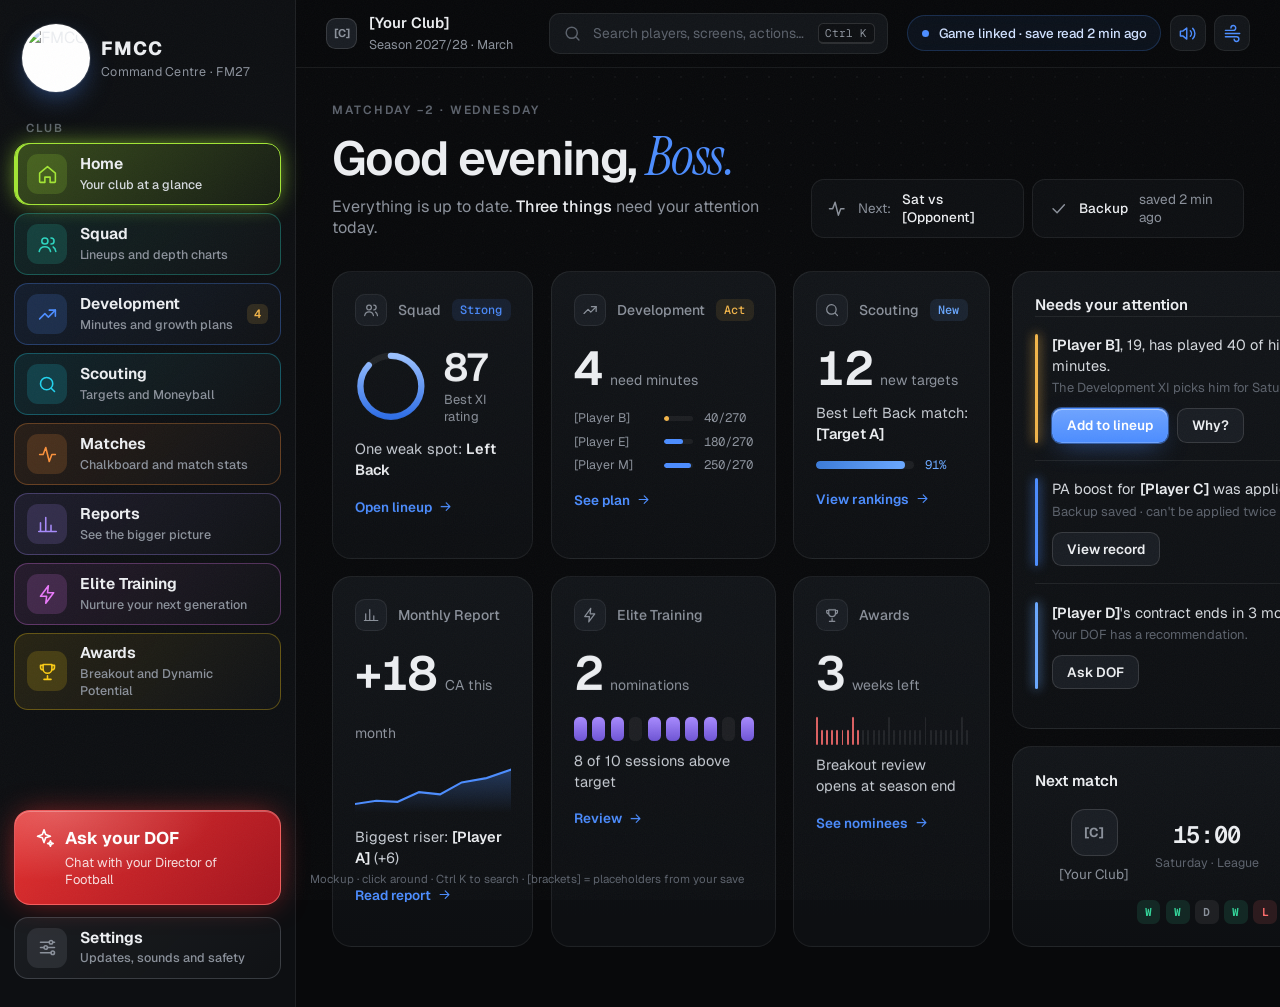
==== commit 02f069a8: "The updated mockup is live at the same link: **https://fm-command-hub-1--4nc4xqh1.preview.emergentag" ====
--- a/plan/mockup.html
+++ b/plan/mockup.html
@@ -15,7 +15,8 @@
 .mono{font-family:'Geist Mono',monospace;font-feature-settings:'tnum'}
 .serif{font-family:'Instrument Serif',serif;font-style:italic;font-weight:400}
 .i svg{width:18px;height:18px;fill:none;stroke:currentColor;stroke-width:1.8;stroke-linecap:round;stroke-linejoin:round;display:block}
-.app{display:grid;grid-template-columns:248px 1fr;height:100vh}
+.app{display:grid;grid-template-columns:296px 1fr;height:100vh}
+.screen{zoom:1.08}.top{zoom:1.06}
 /* sidebar */
 .side{background:var(--s1);border-right:1px solid var(--line);padding:20px 14px;display:flex;flex-direction:column;position:relative}
 .brand{display:flex;align-items:center;gap:11px;padding:4px 8px 28px}
@@ -23,26 +24,31 @@
 .mark:after{content:'';position:absolute;inset:-40%;background:conic-gradient(from 0deg,transparent 0 70%,rgba(76,141,255,.5) 85%,transparent 100%);animation:spin 6s linear infinite}
 .mark svg{position:relative;z-index:1}
 @keyframes spin{to{transform:rotate(360deg)}}
-.logo{width:52px;height:52px;border-radius:14px;background:#fff;padding:3px;object-fit:contain;box-shadow:0 0 0 1px rgba(255,255,255,.1),0 10px 28px -8px rgba(76,141,255,.55);transition:transform .4s var(--ease)}
+.logo{width:68px;height:68px;border-radius:50%;background:#fff;padding:3px;object-fit:contain;box-shadow:0 0 0 1px rgba(255,255,255,.1),0 10px 28px -8px rgba(76,141,255,.55);transition:transform .4s var(--ease)}
 .logo:hover{transform:rotate(-4deg) scale(1.06)}
-.brand b{font-size:16px;font-weight:700;letter-spacing:.06em}.brand small{display:block;color:var(--dim);font-size:11px;letter-spacing:.02em;margin-top:1px}
-.sec{font-size:10.5px;letter-spacing:.14em;text-transform:uppercase;color:var(--dim);padding:0 12px 8px;font-weight:600}
+.brand b{font-size:19px;font-weight:800;letter-spacing:.06em}.brand small{display:block;color:var(--mut);font-size:12.5px;letter-spacing:.02em;margin-top:2px}
+.sec{font-size:11.5px;letter-spacing:.14em;text-transform:uppercase;color:var(--dim);padding:0 12px 8px;font-weight:600}
 .nav{position:relative}
-.nav-ind{position:absolute;left:0;right:0;top:0;height:40px;border-radius:10px;background:linear-gradient(90deg,rgba(76,141,255,.12),rgba(76,141,255,.02));border:1px solid rgba(76,141,255,.18);transition:transform .5s var(--ease),height .3s var(--ease);pointer-events:none}
+.nav-ind{display:none;position:absolute;left:0;right:0;top:0;height:40px;border-radius:10px;background:linear-gradient(90deg,rgba(76,141,255,.12),rgba(76,141,255,.02));border:1px solid rgba(76,141,255,.18);transition:transform .5s var(--ease),height .3s var(--ease);pointer-events:none}
 .nav-ind:before{content:'';position:absolute;left:-1px;top:10px;bottom:10px;width:3px;border-radius:3px;background:var(--acc);box-shadow:0 0 12px var(--acc)}
-.nav-item{position:relative;z-index:1;display:flex;align-items:center;gap:12px;height:40px;padding:0 12px;border-radius:10px;color:var(--mut);font-size:14px;font-weight:500;cursor:pointer;transition:color .2s,background-color .2s;margin-bottom:2px;user-select:none}
-.nav-item:hover{color:var(--text);background:rgba(255,255,255,.03)}
-.nav-item.on{color:var(--text)}
-.nav-item.on .i{color:var(--acc)}
+.nav-item{--c:#8B919B;position:relative;z-index:1;display:flex;align-items:center;gap:13px;padding:10px 12px;border-radius:14px;color:var(--mut);font-size:15px;font-weight:500;cursor:pointer;margin-bottom:8px;user-select:none;border:1px solid color-mix(in srgb,var(--c) 30%,transparent);background:linear-gradient(135deg,color-mix(in srgb,var(--c) 11%,transparent),rgba(255,255,255,.015));transition:transform .3s var(--ease),border-color .25s,box-shadow .3s,background-color .2s}
+.nav-item:hover{transform:translateX(3px);border-color:color-mix(in srgb,var(--c) 60%,transparent);box-shadow:0 0 18px -8px var(--c)}
+.nav-item.on{border-color:var(--c);background:linear-gradient(135deg,color-mix(in srgb,var(--c) 28%,transparent),color-mix(in srgb,var(--c) 6%,transparent));box-shadow:0 0 24px -6px var(--c),inset 3px 0 0 var(--c)}
+.tile2{width:40px;height:40px;border-radius:11px;flex-shrink:0;display:grid;place-items:center;background:color-mix(in srgb,var(--c) 17%,transparent);color:var(--c)}
+.tile2 .i svg{width:21px;height:21px}
+.tx b{display:block;font-size:15.5px;font-weight:650;color:var(--text);line-height:1.2}.tx small{display:block;font-size:12.5px;color:var(--mut);margin-top:2px}
+.nav-item.on .tx small{color:#D5D9DE}
 .nav-item .i{transition:transform .3s var(--ease),color .2s}
 .nav-item:hover .i{transform:translateX(2px)}
-.cnt{margin-left:auto;font-family:'Geist Mono';font-size:11px;font-weight:600;background:rgba(242,181,74,.14);color:var(--amb);padding:2px 7px;border-radius:6px}
+.cnt{margin-left:auto;font-family:'Geist Mono';font-size:12px;font-weight:600;background:rgba(242,181,74,.14);color:var(--amb);padding:2px 7px;border-radius:6px}
 .side .foot{margin-top:auto}
-.dofbtn{position:relative;overflow:hidden;border-radius:12px;border:1px solid rgba(76,141,255,.25);background:#0B1226;padding:14px;cursor:pointer;margin-bottom:10px;transition:border-color .3s,transform .3s var(--ease)}
-.dofbtn:hover{border-color:rgba(76,141,255,.6);transform:translateY(-2px)}
-.dofbtn:before{content:'';position:absolute;inset:0;background:radial-gradient(120px 60px at 20% 0%,rgba(76,141,255,.25),transparent);opacity:.7}
-.dofbtn b{position:relative;display:flex;align-items:center;gap:8px;font-size:13.5px}
-.dofbtn small{position:relative;display:block;color:var(--mut);font-size:11.5px;margin-top:4px}
+.dofbtn{position:relative;overflow:hidden;border-radius:16px;border:1px solid rgba(255,120,120,.65);background:linear-gradient(135deg,#E5302F,#A3141E);padding:16px 18px;cursor:pointer;margin:6px 0 12px;box-shadow:0 0 30px -6px rgba(229,48,47,.7),inset 0 1px 0 rgba(255,255,255,.28);animation:dglow 3s ease-in-out infinite;transition:transform .3s var(--ease),border-color .3s}
+@keyframes dglow{50%{box-shadow:0 0 44px -2px rgba(229,48,47,.9),inset 0 1px 0 rgba(255,255,255,.28)}}
+.dofbtn:hover{border-color:#FFB3B3;transform:translateY(-2px)}
+.dofbtn:before{content:'';position:absolute;inset:0;background:radial-gradient(160px 70px at 15% 0%,rgba(255,255,255,.28),transparent);opacity:.8}
+.dofbtn b{position:relative;display:flex;align-items:center;gap:10px;font-size:17px;font-weight:700;color:#fff}
+.dofbtn b .i svg{width:22px;height:22px}
+.dofbtn small{position:relative;display:block;color:rgba(255,255,255,.85);font-size:13px;margin-top:5px;padding-left:32px}
 /* top */
 .main{display:flex;flex-direction:column;min-width:0;position:relative}
 .main:before{content:'';position:absolute;inset:0;background-image:radial-gradient(rgba(255,255,255,.05) 1px,transparent 1px);background-size:22px 22px;mask-image:radial-gradient(ellipse 70% 50% at 50% 0%,#000,transparent);pointer-events:none}
@@ -200,7 +206,7 @@
 .prow small{display:block;color:var(--dim);font-size:11.5px;margin-top:2px}
 .rt{margin-left:auto;font:600 13px 'Geist Mono';padding:4px 8px;border-radius:7px}
 /* chat */
-.chat{display:grid;grid-template-columns:1fr 320px;gap:20px;height:calc(100vh - 160px)}
+.chat{display:grid;grid-template-columns:1fr 320px;gap:20px;height:calc(100vh/1.08 - 150px)}
 .cwrap{display:flex;flex-direction:column;min-height:0}
 .thread{flex:1;overflow:auto;display:flex;flex-direction:column;gap:18px;padding:4px 4px 20px;max-width:820px}
 .me{align-self:flex-end;max-width:70%;background:linear-gradient(180deg,#13224A,#0F1B3A);border:1px solid rgba(76,141,255,.22);padding:12px 16px;border-radius:16px 16px 4px 16px;font-size:14.5px;animation:rise .45s var(--ease) backwards}
@@ -239,7 +245,7 @@
 .toast{display:flex;align-items:center;gap:10px;padding:12px 16px;border-radius:12px;background:rgba(18,21,25,.95);border:1px solid var(--line2);font-size:13px;box-shadow:0 20px 50px rgba(0,0,0,.5);animation:tin .45s var(--ease)}
 .toast .i{color:var(--acc)}
 @keyframes tin{from{transform:translateX(30px);opacity:0}}
-.ribbon{position:fixed;left:262px;bottom:14px;font-size:11.5px;color:var(--dim);z-index:4}
+.ribbon{position:fixed;left:310px;bottom:14px;font-size:11.5px;color:var(--dim);z-index:4}
 body.rm *,body.rm *:before,body.rm *:after{animation:none!important;transition:none!important}
 </style>
 </head>
@@ -253,18 +259,18 @@
     <div class="sec">Club</div>
     <nav class="nav" id="nav">
       <div class="nav-ind" id="ind"></div>
-      <div class="nav-item on" data-s="home"><span class="i" data-i="home"></span>Home</div>
-      <div class="nav-item" data-s="squad"><span class="i" data-i="squad"></span>Squad</div>
-      <div class="nav-item" data-s="-"><span class="i" data-i="dev"></span>Development<span class="cnt">4</span></div>
-      <div class="nav-item" data-s="-"><span class="i" data-i="scout"></span>Scouting</div>
-      <div class="nav-item" data-s="matches"><span class="i" data-i="matches"></span>Matches</div>
-      <div class="nav-item" data-s="-"><span class="i" data-i="reports"></span>Reports</div>
-      <div class="nav-item" data-s="-"><span class="i" data-i="elite"></span>Elite Training</div>
-      <div class="nav-item" data-s="-"><span class="i" data-i="awards"></span>Awards</div>
+      <div class="nav-item on" data-s="home" style="--c:#A3E635"><span class="tile2"><span class="i" data-i="home"></span></span><span class="tx"><b>Home</b><small>Your club at a glance</small></span></div>
+      <div class="nav-item" data-s="squad" style="--c:#2DD4BF"><span class="tile2"><span class="i" data-i="squad"></span></span><span class="tx"><b>Squad</b><small>Lineups and depth charts</small></span></div>
+      <div class="nav-item" data-s="-" style="--c:#4C8DFF"><span class="tile2"><span class="i" data-i="dev"></span></span><span class="tx"><b>Development</b><small>Minutes and growth plans</small></span><span class="cnt">4</span></div>
+      <div class="nav-item" data-s="-" style="--c:#22D3EE"><span class="tile2"><span class="i" data-i="scout"></span></span><span class="tx"><b>Scouting</b><small>Targets and Moneyball</small></span></div>
+      <div class="nav-item" data-s="matches" style="--c:#FB923C"><span class="tile2"><span class="i" data-i="matches"></span></span><span class="tx"><b>Matches</b><small>Chalkboard and match stats</small></span></div>
+      <div class="nav-item" data-s="-" style="--c:#A78BFA"><span class="tile2"><span class="i" data-i="reports"></span></span><span class="tx"><b>Reports</b><small>See the bigger picture</small></span></div>
+      <div class="nav-item" data-s="-" style="--c:#E879F9"><span class="tile2"><span class="i" data-i="elite"></span></span><span class="tx"><b>Elite Training</b><small>Nurture your next generation</small></span></div>
+      <div class="nav-item" data-s="-" style="--c:#FACC15"><span class="tile2"><span class="i" data-i="awards"></span></span><span class="tx"><b>Awards</b><small>Breakout and Dynamic Potential</small></span></div>
     </nav>
     <div class="foot">
-      <div class="dofbtn" id="dofbtn"><b><span class="i" data-i="spark"></span>Ask your DOF</b><small>Your Director of Football</small></div>
-      <div class="nav-item" data-s="-"><span class="i" data-i="settings"></span>Settings</div>
+      <div class="dofbtn" id="dofbtn"><b><span class="i" data-i="spark"></span>Ask your DOF</b><small>Chat with your Director of Football</small></div>
+      <div class="nav-item" data-s="-"><span class="tile2"><span class="i" data-i="settings"></span></span><span class="tx"><b>Settings</b><small>Updates, sounds and safety</small></span></div>
     </div>
   </aside>
 
@@ -496,7 +502,7 @@
 /* nav */
 function moveInd(){const a=$('.nav-item.on',$('#nav'));const ind=$('#ind');if(!a){ind.style.opacity=0;return}ind.style.opacity=1;ind.style.transform=`translateY(${a.offsetTop}px)`}
 function go(id){$$('.screen').forEach(s=>s.classList.toggle('on',s.id===id));$$('.nav-item').forEach(a=>a.classList.toggle('on',a.dataset.s===id));moveInd();blip(520,.05);if(id==='home')countUp();if(id==='squad')renderXI(false);if(id==='matches'){renderLayer(curLayer);renderXG()}$('.content').scrollTop=0}
-$$('.nav-item').forEach(a=>a.onclick=()=>a.dataset.s==='-'?(blip(380,.06),toast(`${a.textContent.trim().replace(/\d+$/,'')} isn't part of this mockup`)):go(a.dataset.s));
+$$('.nav-item').forEach(a=>a.onclick=()=>a.dataset.s==='-'?(blip(380,.06),toast(`${$('b',a).textContent} isn't part of this mockup`)):go(a.dataset.s));
 $('#dofbtn').onclick=()=>go('chat');
 $$('[data-go]').forEach(c=>c.onclick=()=>go(c.dataset.go));
 $$('[data-ask]').forEach(b=>b.onclick=e=>{e.stopPropagation();go('chat')});
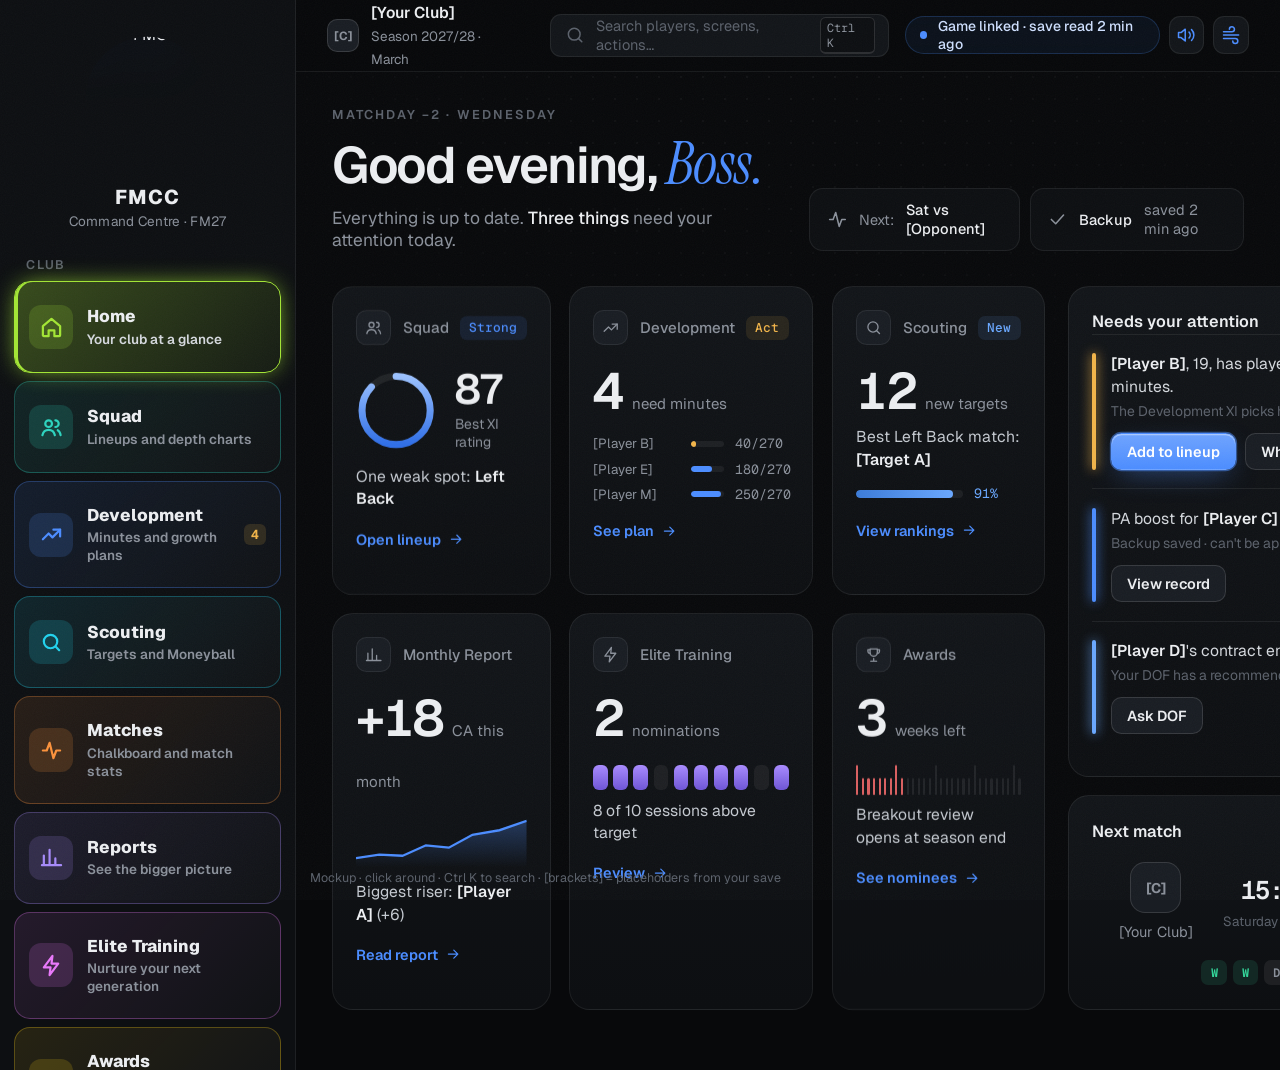
==== commit ed1655ee: "The latest version is live at the same link. Reload the page if you still see the older one: **https" ====
--- a/plan/mockup.html
+++ b/plan/mockup.html
@@ -16,39 +16,39 @@
 .serif{font-family:'Instrument Serif',serif;font-style:italic;font-weight:400}
 .i svg{width:18px;height:18px;fill:none;stroke:currentColor;stroke-width:1.8;stroke-linecap:round;stroke-linejoin:round;display:block}
 .app{display:grid;grid-template-columns:296px 1fr;height:100vh}
-.screen{zoom:1.08}.top{zoom:1.06}
+.screen{zoom:1.16}.top{zoom:1.12}
 /* sidebar */
-.side{background:var(--s1);border-right:1px solid var(--line);padding:20px 14px;display:flex;flex-direction:column;position:relative}
-.brand{display:flex;align-items:center;gap:11px;padding:4px 8px 28px}
+.side{background:var(--s1);border-right:1px solid var(--line);padding:20px 14px;display:flex;flex-direction:column;position:relative;overflow-y:auto;scrollbar-width:thin;scrollbar-color:#2A2F37 transparent}
+.brand{display:flex;flex-direction:column;align-items:center;text-align:center;gap:10px;padding:4px 8px 26px}
 .mark{width:36px;height:36px;border-radius:11px;background:#0A1430;border:1px solid rgba(76,141,255,.35);display:grid;place-items:center;position:relative;overflow:hidden;box-shadow:0 0 24px rgba(76,141,255,.18)}
 .mark:after{content:'';position:absolute;inset:-40%;background:conic-gradient(from 0deg,transparent 0 70%,rgba(76,141,255,.5) 85%,transparent 100%);animation:spin 6s linear infinite}
 .mark svg{position:relative;z-index:1}
 @keyframes spin{to{transform:rotate(360deg)}}
-.logo{width:68px;height:68px;border-radius:50%;background:#fff;padding:3px;object-fit:contain;box-shadow:0 0 0 1px rgba(255,255,255,.1),0 10px 28px -8px rgba(76,141,255,.55);transition:transform .4s var(--ease)}
+.logo{width:150px;height:150px;object-fit:contain;clip-path:circle(41.5% at 50% 50%);filter:drop-shadow(0 12px 28px rgba(76,141,255,.45));transition:transform .4s var(--ease)}
 .logo:hover{transform:rotate(-4deg) scale(1.06)}
-.brand b{font-size:19px;font-weight:800;letter-spacing:.06em}.brand small{display:block;color:var(--mut);font-size:12.5px;letter-spacing:.02em;margin-top:2px}
-.sec{font-size:11.5px;letter-spacing:.14em;text-transform:uppercase;color:var(--dim);padding:0 12px 8px;font-weight:600}
+.brand b{font-size:20px;font-weight:800;letter-spacing:.06em}.brand small{display:block;color:var(--mut);font-size:13.5px;letter-spacing:.02em;margin-top:2px}
+.sec{font-size:12.5px;letter-spacing:.14em;text-transform:uppercase;color:var(--dim);padding:0 12px 8px;font-weight:600}
 .nav{position:relative}
 .nav-ind{display:none;position:absolute;left:0;right:0;top:0;height:40px;border-radius:10px;background:linear-gradient(90deg,rgba(76,141,255,.12),rgba(76,141,255,.02));border:1px solid rgba(76,141,255,.18);transition:transform .5s var(--ease),height .3s var(--ease);pointer-events:none}
 .nav-ind:before{content:'';position:absolute;left:-1px;top:10px;bottom:10px;width:3px;border-radius:3px;background:var(--acc);box-shadow:0 0 12px var(--acc)}
-.nav-item{--c:#8B919B;position:relative;z-index:1;display:flex;align-items:center;gap:13px;padding:10px 12px;border-radius:14px;color:var(--mut);font-size:15px;font-weight:500;cursor:pointer;margin-bottom:8px;user-select:none;border:1px solid color-mix(in srgb,var(--c) 30%,transparent);background:linear-gradient(135deg,color-mix(in srgb,var(--c) 11%,transparent),rgba(255,255,255,.015));transition:transform .3s var(--ease),border-color .25s,box-shadow .3s,background-color .2s}
+.nav-item{--c:#8B919B;position:relative;z-index:1;display:flex;align-items:center;gap:14px;padding:23px 14px;border-radius:16px;color:var(--mut);font-size:16px;font-weight:700;cursor:pointer;margin-bottom:8px;user-select:none;border:1px solid color-mix(in srgb,var(--c) 30%,transparent);background:linear-gradient(135deg,color-mix(in srgb,var(--c) 11%,transparent),rgba(255,255,255,.015));transition:transform .3s var(--ease),border-color .25s,box-shadow .3s,background-color .2s}
 .nav-item:hover{transform:translateX(3px);border-color:color-mix(in srgb,var(--c) 60%,transparent);box-shadow:0 0 18px -8px var(--c)}
 .nav-item.on{border-color:var(--c);background:linear-gradient(135deg,color-mix(in srgb,var(--c) 28%,transparent),color-mix(in srgb,var(--c) 6%,transparent));box-shadow:0 0 24px -6px var(--c),inset 3px 0 0 var(--c)}
-.tile2{width:40px;height:40px;border-radius:11px;flex-shrink:0;display:grid;place-items:center;background:color-mix(in srgb,var(--c) 17%,transparent);color:var(--c)}
-.tile2 .i svg{width:21px;height:21px}
-.tx b{display:block;font-size:15.5px;font-weight:650;color:var(--text);line-height:1.2}.tx small{display:block;font-size:12.5px;color:var(--mut);margin-top:2px}
+.tile2{width:44px;height:44px;border-radius:12px;flex-shrink:0;display:grid;place-items:center;background:color-mix(in srgb,var(--c) 17%,transparent);color:var(--c)}
+.tile2 .i svg{width:23px;height:23px;stroke-width:2.3}
+.tx b{display:block;font-size:17px;font-weight:800;color:var(--text);line-height:1.2}.tx small{display:block;font-size:13.5px;font-weight:600;color:var(--mut);margin-top:3px}
 .nav-item.on .tx small{color:#D5D9DE}
 .nav-item .i{transition:transform .3s var(--ease),color .2s}
 .nav-item:hover .i{transform:translateX(2px)}
-.cnt{margin-left:auto;font-family:'Geist Mono';font-size:12px;font-weight:600;background:rgba(242,181,74,.14);color:var(--amb);padding:2px 7px;border-radius:6px}
+.cnt{margin-left:auto;font-family:'Geist Mono';font-size:13px;font-weight:700;background:rgba(242,181,74,.14);color:var(--amb);padding:2px 7px;border-radius:6px}
 .side .foot{margin-top:auto}
-.dofbtn{position:relative;overflow:hidden;border-radius:16px;border:1px solid rgba(255,120,120,.65);background:linear-gradient(135deg,#E5302F,#A3141E);padding:16px 18px;cursor:pointer;margin:6px 0 12px;box-shadow:0 0 30px -6px rgba(229,48,47,.7),inset 0 1px 0 rgba(255,255,255,.28);animation:dglow 3s ease-in-out infinite;transition:transform .3s var(--ease),border-color .3s}
+.dofbtn{position:relative;overflow:hidden;border-radius:16px;border:1px solid rgba(255,120,120,.65);background:linear-gradient(135deg,#E5302F,#A3141E);padding:34px 18px;cursor:pointer;margin:6px 0 12px;box-shadow:0 0 30px -6px rgba(229,48,47,.7),inset 0 1px 0 rgba(255,255,255,.28);animation:dglow 3s ease-in-out infinite;transition:transform .3s var(--ease),border-color .3s}
 @keyframes dglow{50%{box-shadow:0 0 44px -2px rgba(229,48,47,.9),inset 0 1px 0 rgba(255,255,255,.28)}}
 .dofbtn:hover{border-color:#FFB3B3;transform:translateY(-2px)}
 .dofbtn:before{content:'';position:absolute;inset:0;background:radial-gradient(160px 70px at 15% 0%,rgba(255,255,255,.28),transparent);opacity:.8}
-.dofbtn b{position:relative;display:flex;align-items:center;gap:10px;font-size:17px;font-weight:700;color:#fff}
-.dofbtn b .i svg{width:22px;height:22px}
-.dofbtn small{position:relative;display:block;color:rgba(255,255,255,.85);font-size:13px;margin-top:5px;padding-left:32px}
+.dofbtn b{position:relative;display:flex;align-items:center;gap:10px;font-size:19px;font-weight:800;color:#fff}
+.dofbtn b .i svg{width:24px;height:24px;stroke-width:2.3}
+.dofbtn small{position:relative;display:block;color:rgba(255,255,255,.9);font-size:14px;font-weight:600;margin-top:5px;padding-left:34px}
 /* top */
 .main{display:flex;flex-direction:column;min-width:0;position:relative}
 .main:before{content:'';position:absolute;inset:0;background-image:radial-gradient(rgba(255,255,255,.05) 1px,transparent 1px);background-size:22px 22px;mask-image:radial-gradient(ellipse 70% 50% at 50% 0%,#000,transparent);pointer-events:none}
@@ -206,7 +206,7 @@
 .prow small{display:block;color:var(--dim);font-size:11.5px;margin-top:2px}
 .rt{margin-left:auto;font:600 13px 'Geist Mono';padding:4px 8px;border-radius:7px}
 /* chat */
-.chat{display:grid;grid-template-columns:1fr 320px;gap:20px;height:calc(100vh/1.08 - 150px)}
+.chat{display:grid;grid-template-columns:1fr 320px;gap:20px;height:calc(100vh/1.16 - 140px)}
 .cwrap{display:flex;flex-direction:column;min-height:0}
 .thread{flex:1;overflow:auto;display:flex;flex-direction:column;gap:18px;padding:4px 4px 20px;max-width:820px}
 .me{align-self:flex-end;max-width:70%;background:linear-gradient(180deg,#13224A,#0F1B3A);border:1px solid rgba(76,141,255,.22);padding:12px 16px;border-radius:16px 16px 4px 16px;font-size:14.5px;animation:rise .45s var(--ease) backwards}
@@ -235,17 +235,17 @@
 .ov.on{display:flex;animation:fd .2s ease}
 .pal{width:620px;border-radius:18px;background:rgba(18,21,25,.96);border:1px solid var(--line2);box-shadow:0 40px 120px rgba(0,0,0,.7);overflow:hidden;animation:palin .35s var(--ease)}
 @keyframes palin{from{transform:translateY(-10px) scale(.98);opacity:0}}
-.pal input{width:100%;height:58px;padding:0 20px;background:none;border:0;border-bottom:1px solid var(--line);outline:0;color:var(--text);font:16px 'Geist'}
+.pal input{width:100%;height:58px;padding:0 20px;background:none;border:0;border-bottom:1px solid var(--line);outline:0;color:var(--text);font:17px 'Geist'}
 .pal .g{padding:8px}
 .pal .gl{font-size:10.5px;letter-spacing:.14em;text-transform:uppercase;color:var(--dim);padding:10px 12px 6px}
-.pi{display:flex;align-items:center;gap:12px;padding:10px 12px;border-radius:10px;font-size:13.5px;cursor:pointer;color:#D5D9DE}
+.pi{display:flex;align-items:center;gap:12px;padding:10px 12px;border-radius:10px;font-size:14.5px;cursor:pointer;color:#D5D9DE}
 .pi small{margin-left:auto;color:var(--dim);font-size:12px}
 .pi.sel,.pi:hover{background:rgba(76,141,255,.08);color:var(--text)}
 .toasts{position:fixed;right:24px;bottom:24px;z-index:60;display:flex;flex-direction:column;gap:10px}
-.toast{display:flex;align-items:center;gap:10px;padding:12px 16px;border-radius:12px;background:rgba(18,21,25,.95);border:1px solid var(--line2);font-size:13px;box-shadow:0 20px 50px rgba(0,0,0,.5);animation:tin .45s var(--ease)}
+.toast{display:flex;align-items:center;gap:10px;padding:12px 16px;border-radius:12px;background:rgba(18,21,25,.95);border:1px solid var(--line2);font-size:14px;box-shadow:0 20px 50px rgba(0,0,0,.5);animation:tin .45s var(--ease)}
 .toast .i{color:var(--acc)}
 @keyframes tin{from{transform:translateX(30px);opacity:0}}
-.ribbon{position:fixed;left:310px;bottom:14px;font-size:11.5px;color:var(--dim);z-index:4}
+.ribbon{position:fixed;left:310px;bottom:14px;font-size:12.5px;color:var(--dim);z-index:4}
 body.rm *,body.rm *:before,body.rm *:after{animation:none!important;transition:none!important}
 </style>
 </head>
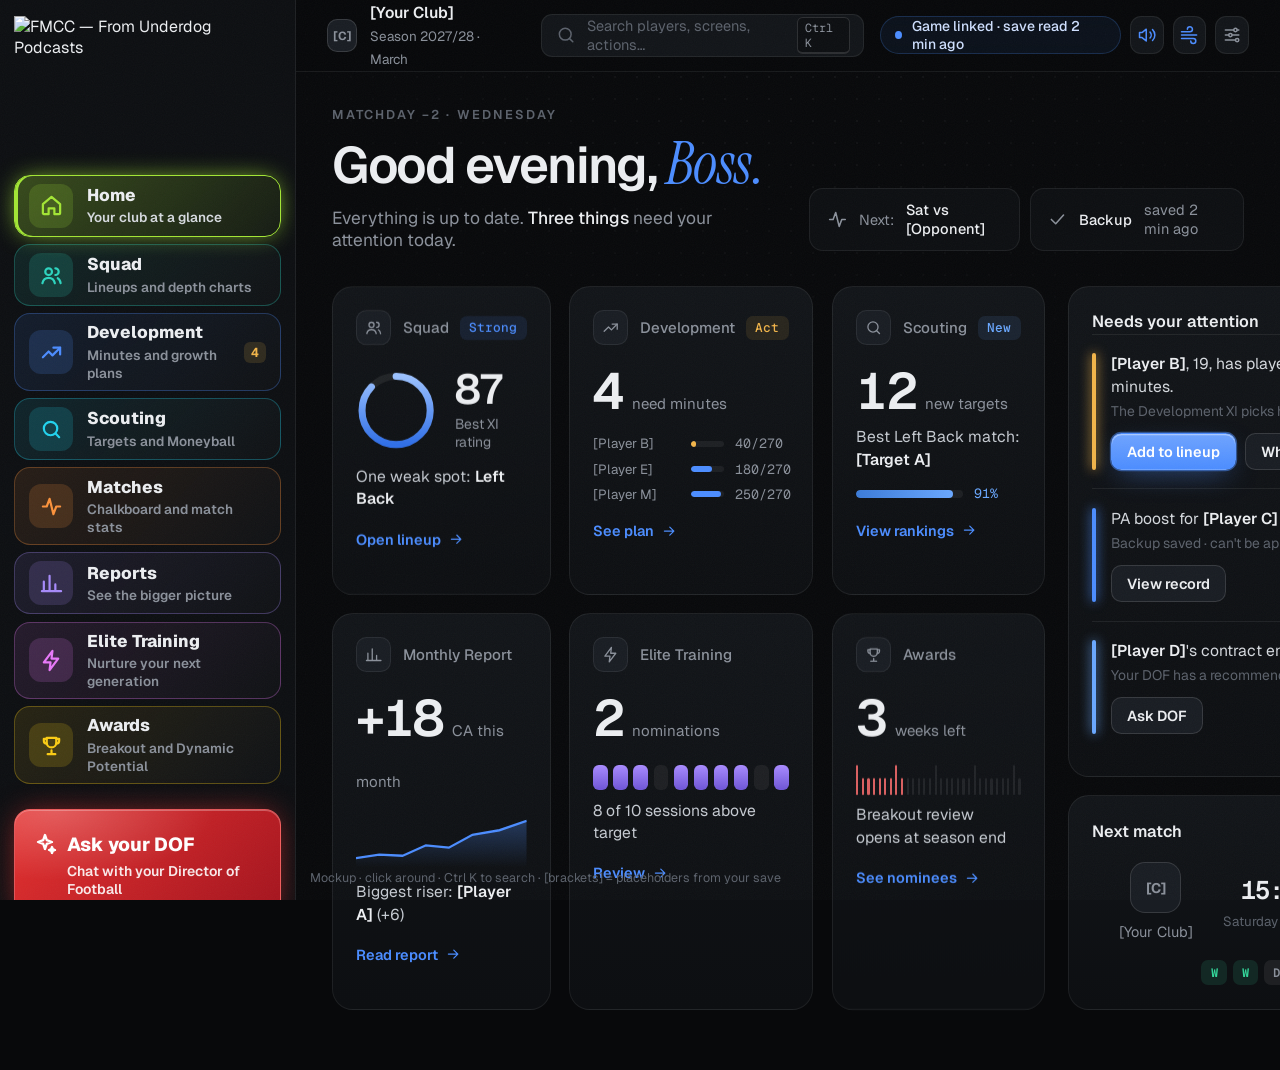
==== commit 9d7a58ea: "The newest version is live at the same link. Reload the page if you still see an older one: **https:" ====
--- a/plan/mockup.html
+++ b/plan/mockup.html
@@ -18,23 +18,22 @@
 .app{display:grid;grid-template-columns:296px 1fr;height:100vh}
 .screen{zoom:1.16}.top{zoom:1.12}
 /* sidebar */
-.side{background:var(--s1);border-right:1px solid var(--line);padding:20px 14px;display:flex;flex-direction:column;position:relative;overflow-y:auto;scrollbar-width:thin;scrollbar-color:#2A2F37 transparent}
-.brand{display:flex;flex-direction:column;align-items:center;text-align:center;gap:10px;padding:4px 8px 26px}
+.side{background:var(--s1);border-right:1px solid var(--line);padding:clamp(10px,1.8vh,20px) 14px;display:flex;flex-direction:column;position:relative;overflow:hidden;height:100vh}
+.brand{display:flex;justify-content:center;padding:0 0 clamp(8px,1.6vh,18px)}
 .mark{width:36px;height:36px;border-radius:11px;background:#0A1430;border:1px solid rgba(76,141,255,.35);display:grid;place-items:center;position:relative;overflow:hidden;box-shadow:0 0 24px rgba(76,141,255,.18)}
 .mark:after{content:'';position:absolute;inset:-40%;background:conic-gradient(from 0deg,transparent 0 70%,rgba(76,141,255,.5) 85%,transparent 100%);animation:spin 6s linear infinite}
 .mark svg{position:relative;z-index:1}
 @keyframes spin{to{transform:rotate(360deg)}}
-.logo{width:150px;height:150px;object-fit:contain;clip-path:circle(41.5% at 50% 50%);filter:drop-shadow(0 12px 28px rgba(76,141,255,.45));transition:transform .4s var(--ease)}
-.logo:hover{transform:rotate(-4deg) scale(1.06)}
+.logo{height:clamp(84px,16vh,150px);width:auto;display:block}
 .brand b{font-size:20px;font-weight:800;letter-spacing:.06em}.brand small{display:block;color:var(--mut);font-size:13.5px;letter-spacing:.02em;margin-top:2px}
 .sec{font-size:12.5px;letter-spacing:.14em;text-transform:uppercase;color:var(--dim);padding:0 12px 8px;font-weight:600}
 .nav{position:relative}
 .nav-ind{display:none;position:absolute;left:0;right:0;top:0;height:40px;border-radius:10px;background:linear-gradient(90deg,rgba(76,141,255,.12),rgba(76,141,255,.02));border:1px solid rgba(76,141,255,.18);transition:transform .5s var(--ease),height .3s var(--ease);pointer-events:none}
 .nav-ind:before{content:'';position:absolute;left:-1px;top:10px;bottom:10px;width:3px;border-radius:3px;background:var(--acc);box-shadow:0 0 12px var(--acc)}
-.nav-item{--c:#8B919B;position:relative;z-index:1;display:flex;align-items:center;gap:14px;padding:23px 14px;border-radius:16px;color:var(--mut);font-size:16px;font-weight:700;cursor:pointer;margin-bottom:8px;user-select:none;border:1px solid color-mix(in srgb,var(--c) 30%,transparent);background:linear-gradient(135deg,color-mix(in srgb,var(--c) 11%,transparent),rgba(255,255,255,.015));transition:transform .3s var(--ease),border-color .25s,box-shadow .3s,background-color .2s}
+.nav-item{--c:#8B919B;position:relative;z-index:1;display:flex;align-items:center;gap:14px;padding:clamp(3px,.9vh,10px) 14px;border-radius:16px;color:var(--mut);font-size:16px;font-weight:700;cursor:pointer;margin-bottom:clamp(4px,.8vh,8px);user-select:none;border:1px solid color-mix(in srgb,var(--c) 30%,transparent);background:linear-gradient(135deg,color-mix(in srgb,var(--c) 11%,transparent),rgba(255,255,255,.015));transition:transform .3s var(--ease),border-color .25s,box-shadow .3s,background-color .2s}
 .nav-item:hover{transform:translateX(3px);border-color:color-mix(in srgb,var(--c) 60%,transparent);box-shadow:0 0 18px -8px var(--c)}
 .nav-item.on{border-color:var(--c);background:linear-gradient(135deg,color-mix(in srgb,var(--c) 28%,transparent),color-mix(in srgb,var(--c) 6%,transparent));box-shadow:0 0 24px -6px var(--c),inset 3px 0 0 var(--c)}
-.tile2{width:44px;height:44px;border-radius:12px;flex-shrink:0;display:grid;place-items:center;background:color-mix(in srgb,var(--c) 17%,transparent);color:var(--c)}
+.tile2{width:clamp(34px,5vh,44px);height:clamp(34px,5vh,44px);border-radius:12px;flex-shrink:0;display:grid;place-items:center;background:color-mix(in srgb,var(--c) 17%,transparent);color:var(--c)}
 .tile2 .i svg{width:23px;height:23px;stroke-width:2.3}
 .tx b{display:block;font-size:17px;font-weight:800;color:var(--text);line-height:1.2}.tx small{display:block;font-size:13.5px;font-weight:600;color:var(--mut);margin-top:3px}
 .nav-item.on .tx small{color:#D5D9DE}
@@ -42,7 +41,7 @@
 .nav-item:hover .i{transform:translateX(2px)}
 .cnt{margin-left:auto;font-family:'Geist Mono';font-size:13px;font-weight:700;background:rgba(242,181,74,.14);color:var(--amb);padding:2px 7px;border-radius:6px}
 .side .foot{margin-top:auto}
-.dofbtn{position:relative;overflow:hidden;border-radius:16px;border:1px solid rgba(255,120,120,.65);background:linear-gradient(135deg,#E5302F,#A3141E);padding:34px 18px;cursor:pointer;margin:6px 0 12px;box-shadow:0 0 30px -6px rgba(229,48,47,.7),inset 0 1px 0 rgba(255,255,255,.28);animation:dglow 3s ease-in-out infinite;transition:transform .3s var(--ease),border-color .3s}
+.dofbtn{position:relative;overflow:hidden;border-radius:16px;border:1px solid rgba(255,120,120,.65);background:linear-gradient(135deg,#E5302F,#A3141E);padding:clamp(12px,2.4vh,24px) 18px;cursor:pointer;margin:clamp(10px,2vh,20px) 0 0;box-shadow:0 0 30px -6px rgba(229,48,47,.7),inset 0 1px 0 rgba(255,255,255,.28);animation:dglow 3s ease-in-out infinite;transition:transform .3s var(--ease),border-color .3s}
 @keyframes dglow{50%{box-shadow:0 0 44px -2px rgba(229,48,47,.9),inset 0 1px 0 rgba(255,255,255,.28)}}
 .dofbtn:hover{border-color:#FFB3B3;transform:translateY(-2px)}
 .dofbtn:before{content:'';position:absolute;inset:0;background:radial-gradient(160px 70px at 15% 0%,rgba(255,255,255,.28),transparent);opacity:.8}
@@ -253,10 +252,8 @@
 <div class="app">
   <aside class="side">
     <div class="brand">
-      <img class="logo" src="https://customer-assets-4nw71qhi.emergentagent.net/job_fm-command-hub-1--4nc4xqh1/artifacts/ad86923cedc85358_FMCC_Reviewer_Copy_5375f743%20%281%29.png" alt="FMCC">
-      <div><b>FMCC</b><small>Command Centre · FM27</small></div>
+      <img class="logo" src="https://customer-assets-4nw71qhi.emergentagent.net/job_fm-command-hub-1--4nc4xqh1/artifacts/dc60b14be5fa07ca_FMCC_Reviewer_Copy_5375f743%20%281%29.png" alt="FMCC — From Underdog Podcasts">
     </div>
-    <div class="sec">Club</div>
     <nav class="nav" id="nav">
       <div class="nav-ind" id="ind"></div>
       <div class="nav-item on" data-s="home" style="--c:#A3E635"><span class="tile2"><span class="i" data-i="home"></span></span><span class="tx"><b>Home</b><small>Your club at a glance</small></span></div>
@@ -270,7 +267,6 @@
     </nav>
     <div class="foot">
       <div class="dofbtn" id="dofbtn"><b><span class="i" data-i="spark"></span>Ask your DOF</b><small>Chat with your Director of Football</small></div>
-      <div class="nav-item" data-s="-"><span class="tile2"><span class="i" data-i="settings"></span></span><span class="tx"><b>Settings</b><small>Updates, sounds and safety</small></span></div>
     </div>
   </aside>
 
@@ -282,6 +278,7 @@
         <div class="link"><span class="pulse"></span>Game linked · save read 2 min ago</div>
         <div class="ib on" id="snd" data-tip="Sounds on"><span class="i" data-i="sound"></span></div>
         <div class="ib on" id="mot" data-tip="Motion on"><span class="i" data-i="motion"></span></div>
+        <div class="ib" id="set" data-tip="Settings"><span class="i" data-i="settings"></span></div>
       </div>
     </header>
 
@@ -521,6 +518,7 @@
 $('#snd').onclick=function(){sound=!sound;this.classList.toggle('on',sound);this.dataset.tip=sound?'Sounds on':'Sounds off';this.firstElementChild.dataset.i=sound?'sound':'mute';ico(this.firstElementChild);if(sound)chime();toast(sound?'Sounds on':'Sounds off')};
 $('#mot').onclick=function(){motion=!motion;document.body.classList.toggle('rm',!motion);this.classList.toggle('on',motion);this.dataset.tip=motion?'Motion on':'Reduced motion';this.firstElementChild.dataset.i=motion?'motion':'still';ico(this.firstElementChild);blip(500);toast(motion?'Full motion on':'Reduced motion on')};
 if(!motion){$('#mot').click();motion=false}
+$('#set').onclick=()=>{blip(380,.06);toast("Settings isn't part of this mockup")};
 /* squad */
 const XI={best:[['GK',50,91,'[Keeper]',78],['LB',14,72,'[Player P]',79],['CB',37,77,'[Player F]',81],['CB',63,77,'[Player G]',80],['RB',86,72,'[Player H]',77],['CM',29,50,'[Player J]',82],['DM',50,58,'[Player I]',83],['CM',71,50,'[Player Q]',84],['LW',17,24,'[Player K]',84],['ST',50,14,'[Player L]',86],['RW',83,24,'[Player R]',85]],
 dev:[['GK',50,91,'[Keeper]',78],['LB',14,72,'[Player E]',64,1],['CB',37,77,'[Player F]',81],['CB',63,77,'[Player G]',80],['RB',86,72,'[Player H]',77],['DM',37,57,'[Player I]',83],['DM',63,57,'[Player B]',69,1],['AM',50,38,'[Player J]',82],['LW',17,27,'[Player K]',84],['ST',50,13,'[Player L]',86],['RW',83,27,'[Player M]',72,1]]};
